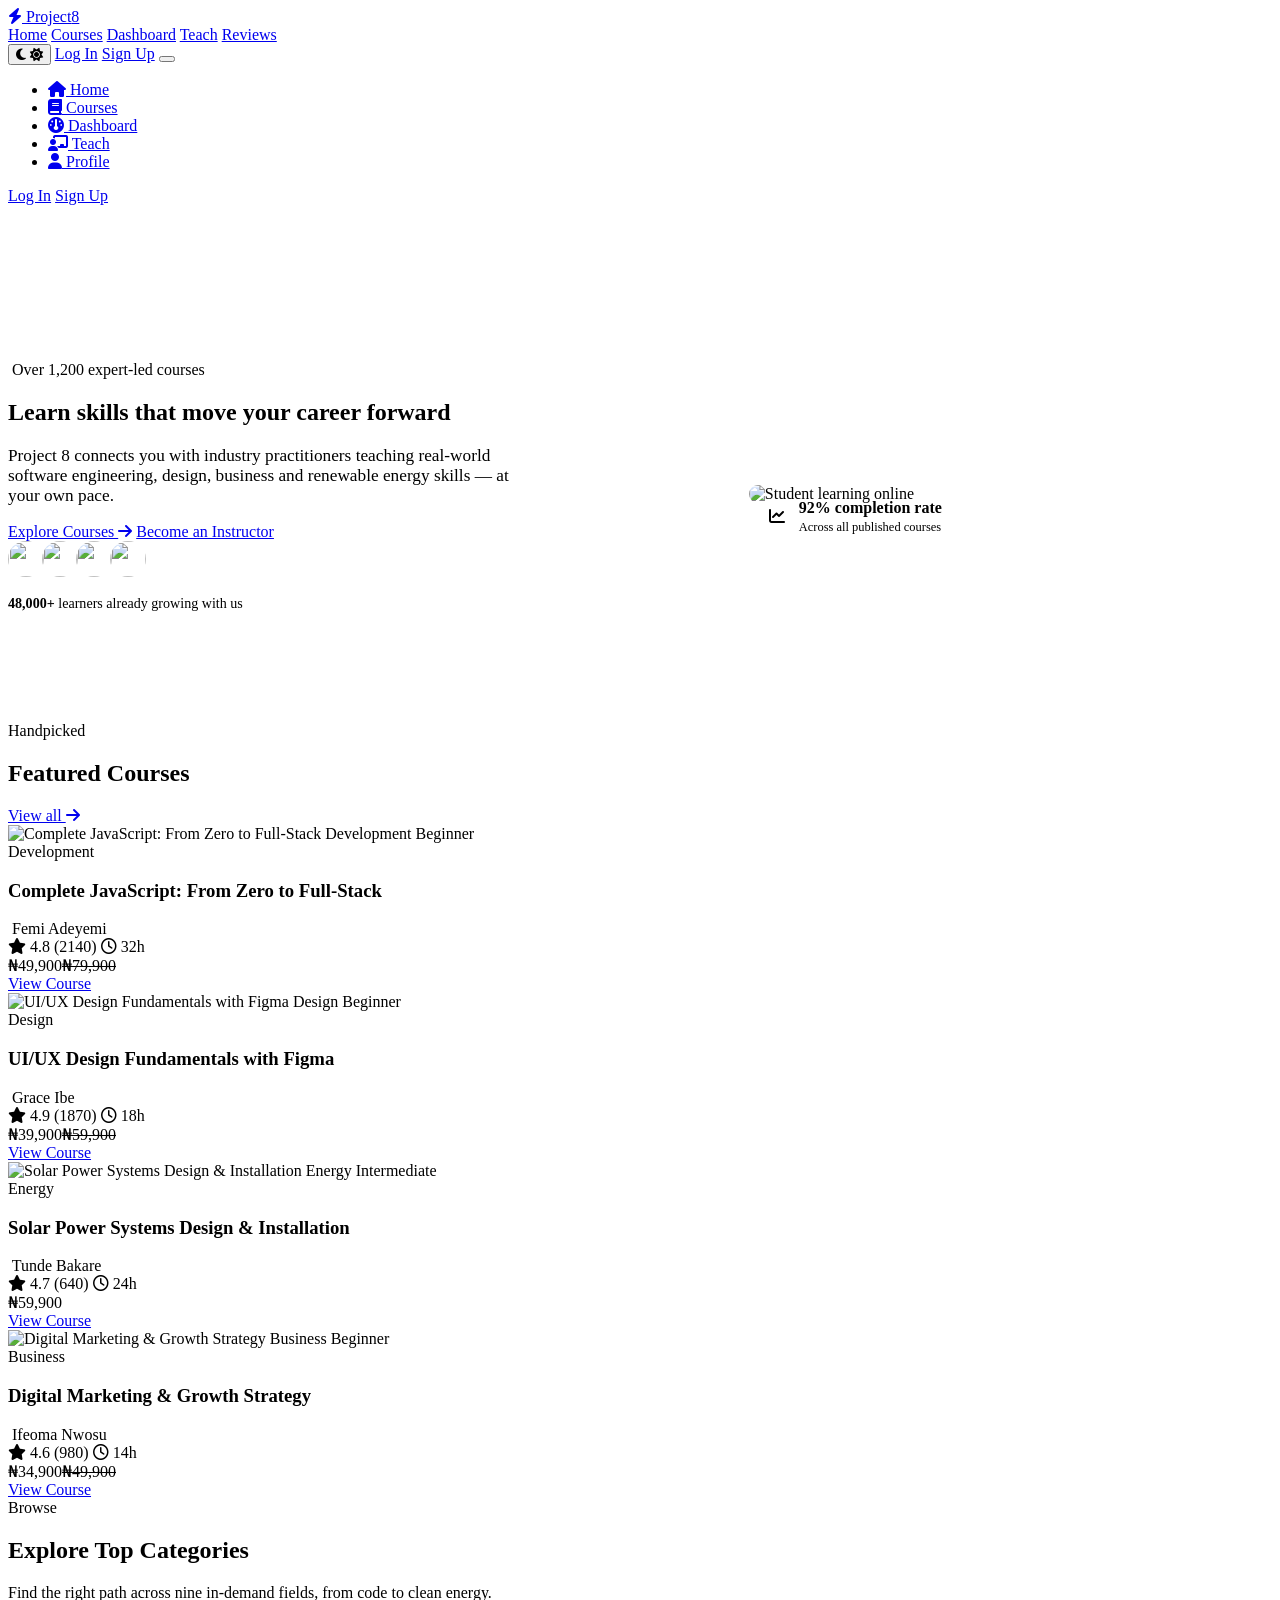
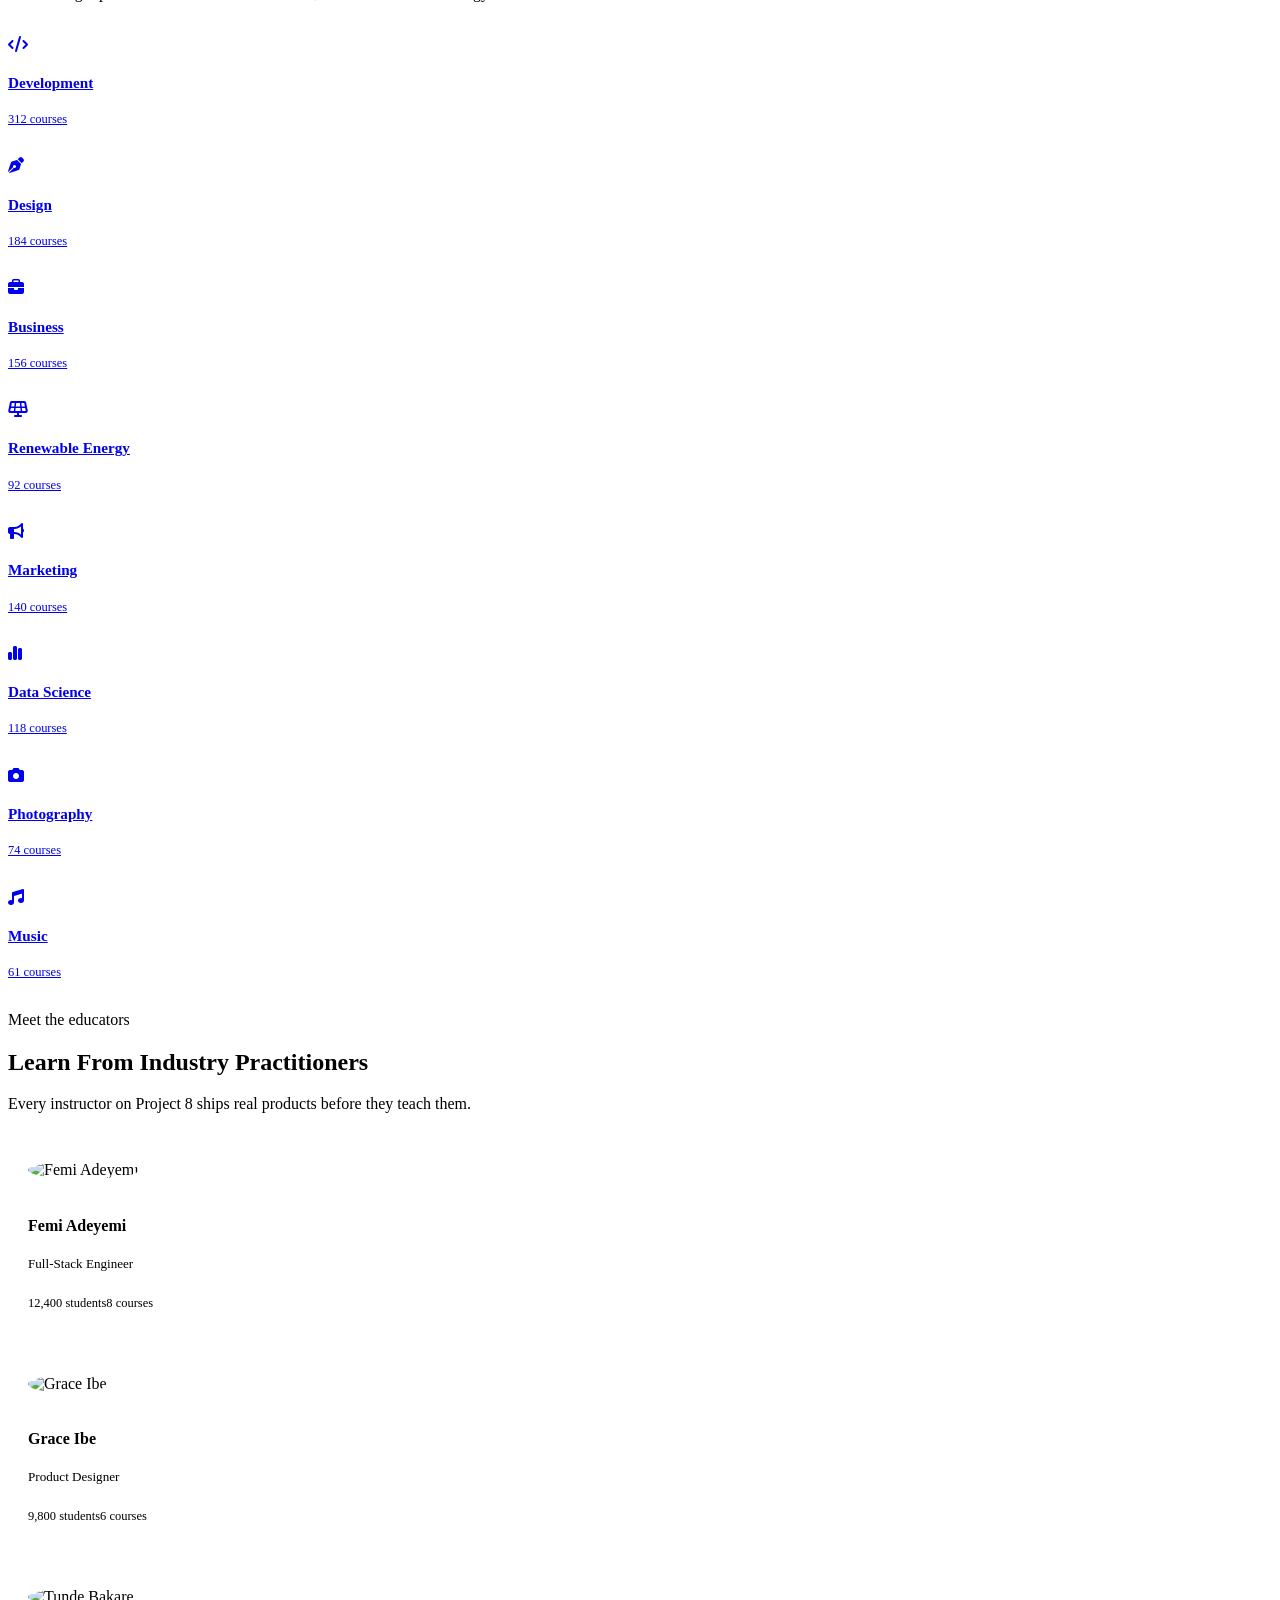
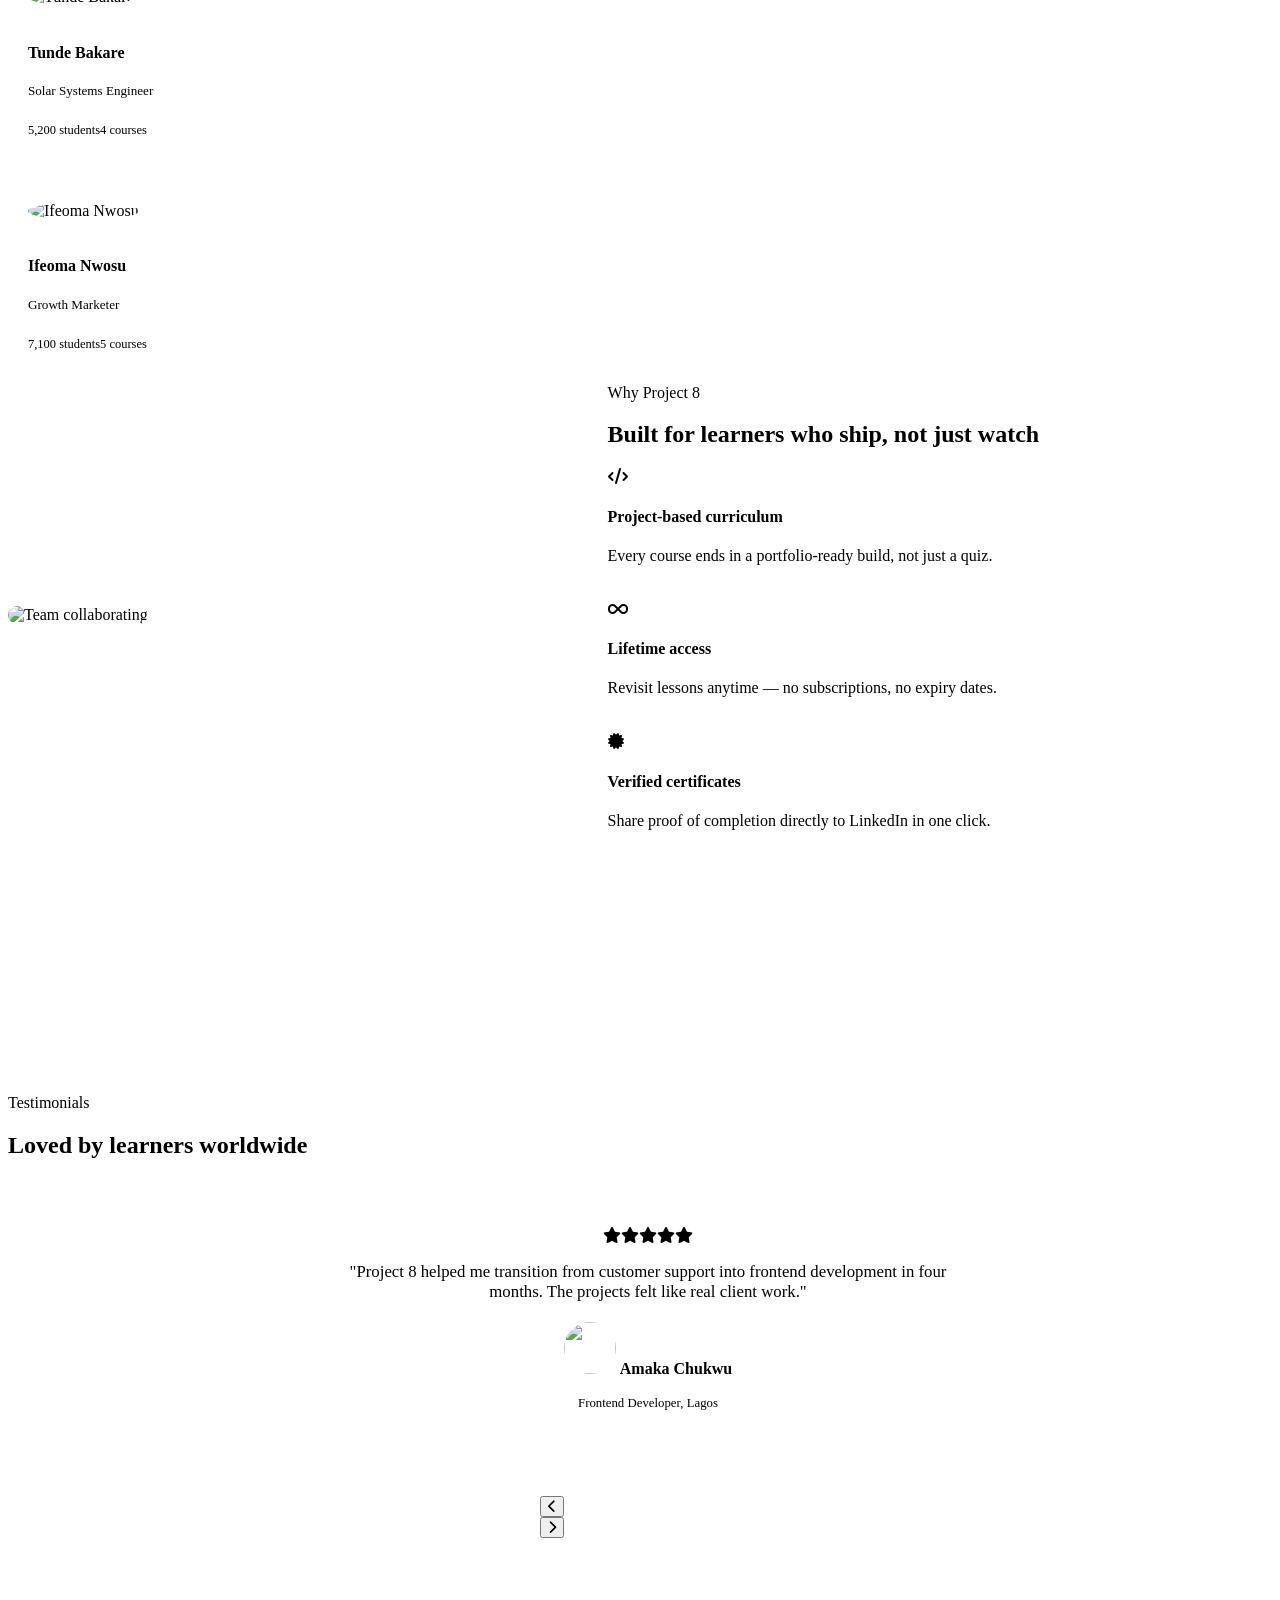
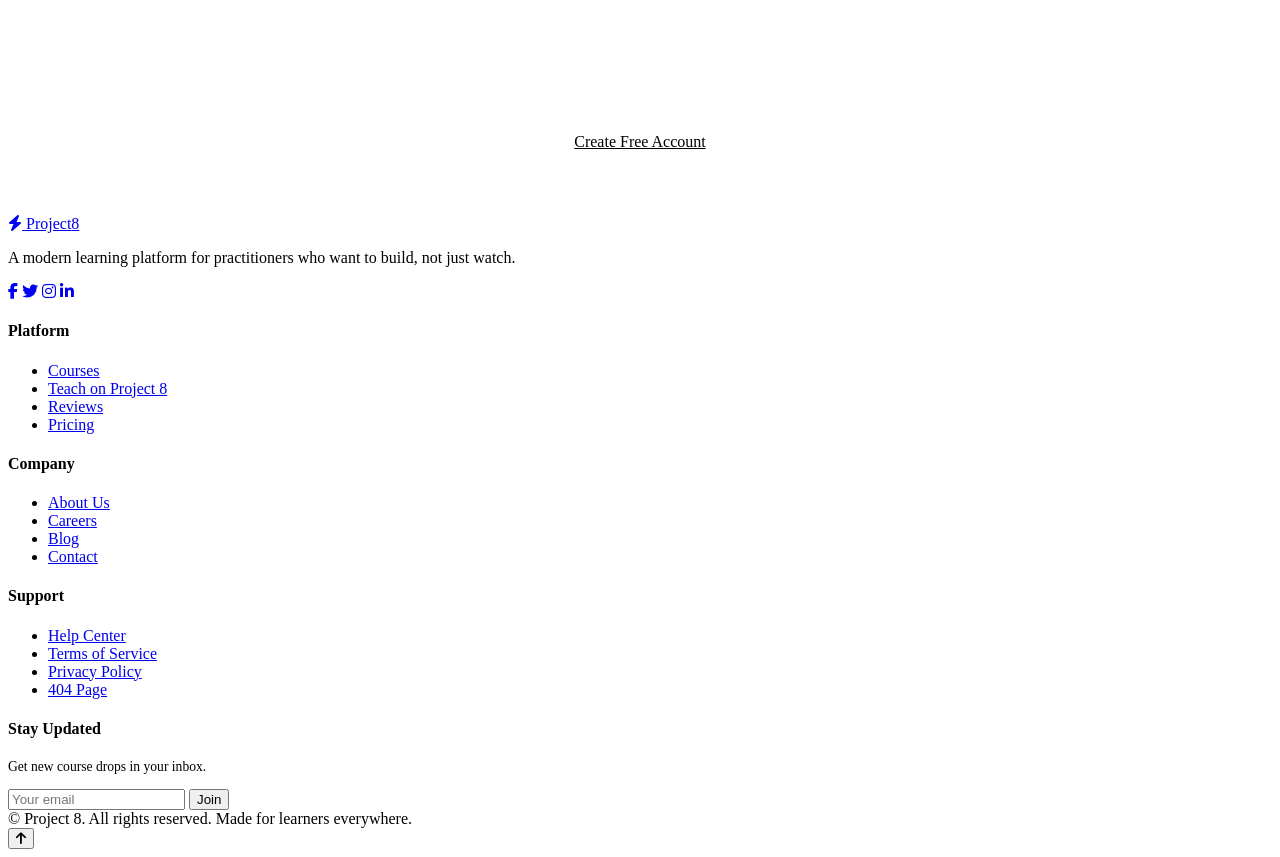
==== index.html @ e54d432e "Add files via upload" ====
<!DOCTYPE html>
<html lang="en">
<head>
<meta charset="UTF-8">
<meta name="viewport" content="width=device-width, initial-scale=1.0">
<title>Project 8 — Learn Without Limits</title>
<meta name="description" content="Project 8 is an online learning platform offering expert-led courses in tech, design, business and more.">
<link rel="preconnect" href="https://fonts.googleapis.com">
<link rel="stylesheet" href="https://cdnjs.cloudflare.com/ajax/libs/font-awesome/6.5.1/css/all.min.css">
<link rel="stylesheet" href="css/style.css">
<link rel="stylesheet" href="css/course.css">
<link rel="stylesheet" href="css/responsive.css">
</head>
<body>

<!-- ===== NAVBAR ===== -->
<header class="navbar">
  <div class="container nav-inner">
    <a href="index.html" class="brand">
      <span class="brand-mark"><i class="fa-solid fa-bolt"></i></span>
      <span class="brand-name">Project<span>8</span></span>
    </a>

    <nav class="nav-links">
      <a href="index.html" class="active">Home</a>
      <a href="courses.html">Courses</a>
      <a href="student-dashboard.html">Dashboard</a>
      <a href="instructor-dashboard.html">Teach</a>
      <a href="index.html#testimonials">Reviews</a>
    </nav>

    <div class="nav-actions">
      <button class="theme-toggle" aria-label="Toggle dark mode" aria-pressed="false">
        <i class="fa-solid fa-moon"></i>
        <i class="fa-solid fa-sun"></i>
      </button>
      <a href="login.html" class="btn btn-outline btn-sm">Log In</a>
      <a href="register.html" class="btn btn-primary btn-sm">Sign Up</a>
      <button class="hamburger" aria-label="Open menu"><span></span><span></span><span></span></button>
    </div>
  </div>

  <div class="mobile-menu">
    <ul>
      <li><a href="index.html" class="active"><i class="fa-solid fa-house"></i> Home</a></li>
      <li><a href="courses.html"><i class="fa-solid fa-book"></i> Courses</a></li>
      <li><a href="student-dashboard.html"><i class="fa-solid fa-gauge"></i> Dashboard</a></li>
      <li><a href="instructor-dashboard.html"><i class="fa-solid fa-chalkboard-user"></i> Teach</a></li>
      <li><a href="profile.html"><i class="fa-solid fa-user"></i> Profile</a></li>
    </ul>
    <div class="mobile-menu-actions">
      <a href="login.html" class="btn btn-outline btn-block">Log In</a>
      <a href="register.html" class="btn btn-primary btn-block">Sign Up</a>
    </div>
  </div>
</header>

<main>

  <!-- ===== HERO ===== -->
  <section style="padding-top:156px; padding-bottom:96px; position:relative; overflow:hidden;">
    <div class="container" style="display:grid; grid-template-columns:1.1fr 0.9fr; gap:48px; align-items:center;">
      <div>
        <span class="eyebrow"><i class="fa-solid fa-sparkles"></i> Over 1,200 expert-led courses</span>
        <h1>Learn skills that move <span class="gradient-text">your career</span> forward</h1>
        <p style="font-size:1.08rem; max-width:520px; margin-top:18px;">Project 8 connects you with industry practitioners teaching real-world software engineering, design, business and renewable energy skills — at your own pace.</p>

        <div class="flex gap-16 mt-32" style="flex-wrap:wrap;">
          <a href="courses.html" class="btn btn-primary">Explore Courses <i class="fa-solid fa-arrow-right"></i></a>
          <a href="register.html" class="btn btn-outline">Become an Instructor</a>
        </div>

        <div class="flex gap-16 mt-32" style="flex-wrap:wrap; align-items:center;">
          <div class="flex" style="margin-left:6px;">
            <img src="https://i.pravatar.cc/40?img=12" alt="" style="width:36px;height:36px;border-radius:50%;border:3px solid var(--bg-base);margin-left:-6px;">
            <img src="https://i.pravatar.cc/40?img=32" alt="" style="width:36px;height:36px;border-radius:50%;border:3px solid var(--bg-base);margin-left:-6px;">
            <img src="https://i.pravatar.cc/40?img=45" alt="" style="width:36px;height:36px;border-radius:50%;border:3px solid var(--bg-base);margin-left:-6px;">
            <img src="https://i.pravatar.cc/40?img=5" alt="" style="width:36px;height:36px;border-radius:50%;border:3px solid var(--bg-base);margin-left:-6px;">
          </div>
          <p style="font-size:0.88rem;"><strong style="color:var(--text-primary);">48,000+</strong> learners already growing with us</p>
        </div>
      </div>

      <div class="glass-card" style="padding:24px; position:relative;">
        <img src="https://images.unsplash.com/photo-1522202176988-66273c2fd55f?w=700&q=80" alt="Student learning online" style="border-radius:16px; width:100%; aspect-ratio:4/3; object-fit:cover;">
        <div class="card" style="position:absolute; bottom:-24px; left:24px; right:24px; padding:16px 20px; display:flex; align-items:center; gap:14px;">
          <div class="overview-icon icon-teal"><i class="fa-solid fa-chart-line"></i></div>
          <div>
            <strong style="display:block; font-size:1rem;">92% completion rate</strong>
            <span style="font-size:0.78rem; color:var(--text-secondary);">Across all published courses</span>
          </div>
        </div>
      </div>
    </div>
  </section>

  <!-- ===== FEATURED COURSES ===== -->
  <section>
    <div class="container">
      <div class="dash-section-head section-head" style="max-width:100%;">
        <div>
          <span class="eyebrow">Handpicked</span>
          <h2>Featured Courses</h2>
        </div>
        <a href="courses.html" class="see-all">View all <i class="fa-solid fa-arrow-right"></i></a>
      </div>

      <div class="grid-4" id="featuredCoursesGrid"></div>
    </div>
  </section>

  <!-- ===== CATEGORIES ===== -->
  <section style="background:var(--bg-surface-alt);">
    <div class="container">
      <div class="section-head center">
        <span class="eyebrow">Browse</span>
        <h2>Explore Top Categories</h2>
        <p>Find the right path across nine in-demand fields, from code to clean energy.</p>
      </div>

      <div class="grid-4" id="categoryGrid" style="grid-template-columns:repeat(4,1fr);"></div>
    </div>
  </section>

  <!-- ===== POPULAR INSTRUCTORS ===== -->
  <section>
    <div class="container">
      <div class="section-head center">
        <span class="eyebrow">Meet the educators</span>
        <h2>Learn From Industry Practitioners</h2>
        <p>Every instructor on Project 8 ships real products before they teach them.</p>
      </div>

      <div class="grid-4" id="instructorGrid"></div>
    </div>
  </section>

  <!-- ===== WHY CHOOSE US ===== -->
  <section style="background:var(--bg-surface-alt);">
    <div class="container" style="display:grid; grid-template-columns:0.9fr 1.1fr; gap:56px; align-items:center;">
      <div>
        <img src="https://images.unsplash.com/photo-1531482615713-2afd69097998?w=700&q=80" alt="Team collaborating" style="border-radius:24px; box-shadow:var(--shadow-lg); aspect-ratio:4/5; object-fit:cover;">
      </div>
      <div>
        <span class="eyebrow">Why Project 8</span>
        <h2 class="mb-24">Built for learners who ship, not just watch</h2>

        <div style="display:flex; flex-direction:column; gap:20px;">
          <div class="flex gap-16" style="align-items:flex-start;">
            <div class="overview-icon icon-pink" style="flex-shrink:0;"><i class="fa-solid fa-code"></i></div>
            <div><h4 class="mb-8">Project-based curriculum</h4><p>Every course ends in a portfolio-ready build, not just a quiz.</p></div>
          </div>
          <div class="flex gap-16" style="align-items:flex-start;">
            <div class="overview-icon icon-teal" style="flex-shrink:0;"><i class="fa-solid fa-infinity"></i></div>
            <div><h4 class="mb-8">Lifetime access</h4><p>Revisit lessons anytime — no subscriptions, no expiry dates.</p></div>
          </div>
          <div class="flex gap-16" style="align-items:flex-start;">
            <div class="overview-icon icon-amber" style="flex-shrink:0;"><i class="fa-solid fa-certificate"></i></div>
            <div><h4 class="mb-8">Verified certificates</h4><p>Share proof of completion directly to LinkedIn in one click.</p></div>
          </div>
        </div>
      </div>
    </div>
  </section>

  <!-- ===== STATISTICS ===== -->
  <section style="background:linear-gradient(135deg, var(--color-primary-dark), var(--color-primary)); color:#fff;">
    <div class="container grid-4" style="text-align:center;">
      <div><strong style="font-size:2.4rem; font-weight:700; display:block;">1,200+</strong><span style="opacity:0.85; font-size:0.9rem;">Courses available</span></div>
      <div><strong style="font-size:2.4rem; font-weight:700; display:block;">48K+</strong><span style="opacity:0.85; font-size:0.9rem;">Active learners</span></div>
      <div><strong style="font-size:2.4rem; font-weight:700; display:block;">320+</strong><span style="opacity:0.85; font-size:0.9rem;">Expert instructors</span></div>
      <div><strong style="font-size:2.4rem; font-weight:700; display:block;">92%</strong><span style="opacity:0.85; font-size:0.9rem;">Completion rate</span></div>
    </div>
  </section>

  <!-- ===== TESTIMONIALS ===== -->
  <section id="testimonials">
    <div class="container">
      <div class="section-head center">
        <span class="eyebrow">Testimonials</span>
        <h2>Loved by learners worldwide</h2>
      </div>

      <div data-carousel style="max-width:720px; margin:0 auto; overflow:hidden; position:relative;">
        <div class="carousel-track" style="display:flex; transition:transform 0.5s var(--ease);">

          <div style="min-width:100%; padding:8px;">
            <div class="glass-card" style="padding:40px; text-align:center;">
              <div style="color:var(--color-warning); margin-bottom:16px;"><i class="fa-solid fa-star"></i><i class="fa-solid fa-star"></i><i class="fa-solid fa-star"></i><i class="fa-solid fa-star"></i><i class="fa-solid fa-star"></i></div>
              <p style="font-size:1.05rem; color:var(--text-primary); margin-bottom:20px;">"Project 8 helped me transition from customer support into frontend development in four months. The projects felt like real client work."</p>
              <img src="https://i.pravatar.cc/60?img=32" alt="" style="width:52px;height:52px;border-radius:50%;margin:0 auto 10px;">
              <strong>Amaka Chukwu</strong>
              <p style="font-size:0.8rem;">Frontend Developer, Lagos</p>
            </div>
          </div>

          <div style="min-width:100%; padding:8px;">
            <div class="glass-card" style="padding:40px; text-align:center;">
              <div style="color:var(--color-warning); margin-bottom:16px;"><i class="fa-solid fa-star"></i><i class="fa-solid fa-star"></i><i class="fa-solid fa-star"></i><i class="fa-solid fa-star"></i><i class="fa-solid fa-star"></i></div>
              <p style="font-size:1.05rem; color:var(--text-primary); margin-bottom:20px;">"As an instructor, the course builder tools made it painless to structure my renewable energy curriculum into modules students actually finish."</p>
              <img src="https://i.pravatar.cc/60?img=13" alt="" style="width:52px;height:52px;border-radius:50%;margin:0 auto 10px;">
              <strong>Tunde Bakare</strong>
              <p style="font-size:0.8rem;">Solar Systems Engineer</p>
            </div>
          </div>

          <div style="min-width:100%; padding:8px;">
            <div class="glass-card" style="padding:40px; text-align:center;">
              <div style="color:var(--color-warning); margin-bottom:16px;"><i class="fa-solid fa-star"></i><i class="fa-solid fa-star"></i><i class="fa-solid fa-star"></i><i class="fa-solid fa-star"></i><i class="fa-solid fa-star-half-stroke"></i></div>
              <p style="font-size:1.05rem; color:var(--text-primary); margin-bottom:20px;">"The progress tracking kept me accountable. Seeing the completion ring fill up was oddly motivating during my UI/UX certificate."</p>
              <img src="https://i.pravatar.cc/60?img=48" alt="" style="width:52px;height:52px;border-radius:50%;margin:0 auto 10px;">
              <strong>Grace Ibe</strong>
              <p style="font-size:0.8rem;">Product Designer, Abuja</p>
            </div>
          </div>

        </div>

        <div class="flex items-center justify-between mt-24" style="max-width:200px; margin:24px auto 0;">
          <button class="carousel-prev icon-btn"><i class="fa-solid fa-chevron-left"></i></button>
          <div class="carousel-dots" style="display:flex; gap:8px;"></div>
          <button class="carousel-next icon-btn"><i class="fa-solid fa-chevron-right"></i></button>
        </div>
      </div>
    </div>
  </section>

  <!-- ===== CTA ===== -->
  <section>
    <div class="container">
      <div class="glass-card" style="padding:64px 48px; text-align:center; background:linear-gradient(135deg, var(--color-primary-dark), var(--color-primary)); border:none;">
        <h2 style="color:#fff;">Ready to start learning?</h2>
        <p style="color:rgba(255,255,255,0.85); max-width:480px; margin:14px auto 28px;">Join thousands of learners building real skills with Project 8 today. No credit card required.</p>
        <a href="register.html" class="btn" style="background:#fff; color:var(--color-primary-dark);">Create Free Account</a>
      </div>
    </div>
  </section>

</main>

<!-- ===== FOOTER ===== -->
<footer class="site-footer">
  <div class="container">
    <div class="footer-grid">
      <div class="footer-brand">
        <a href="index.html" class="brand">
          <span class="brand-mark"><i class="fa-solid fa-bolt"></i></span>
          <span class="brand-name">Project<span>8</span></span>
        </a>
        <p>A modern learning platform for practitioners who want to build, not just watch.</p>
        <div class="social-row">
          <a href="#"><i class="fa-brands fa-facebook-f"></i></a>
          <a href="#"><i class="fa-brands fa-twitter"></i></a>
          <a href="#"><i class="fa-brands fa-instagram"></i></a>
          <a href="#"><i class="fa-brands fa-linkedin-in"></i></a>
        </div>
      </div>
      <div class="footer-col">
        <h4>Platform</h4>
        <ul>
          <li><a href="courses.html">Courses</a></li>
          <li><a href="instructor-dashboard.html">Teach on Project 8</a></li>
          <li><a href="index.html#testimonials">Reviews</a></li>
          <li><a href="#">Pricing</a></li>
        </ul>
      </div>
      <div class="footer-col">
        <h4>Company</h4>
        <ul>
          <li><a href="#">About Us</a></li>
          <li><a href="#">Careers</a></li>
          <li><a href="#">Blog</a></li>
          <li><a href="#">Contact</a></li>
        </ul>
      </div>
      <div class="footer-col">
        <h4>Support</h4>
        <ul>
          <li><a href="#">Help Center</a></li>
          <li><a href="#">Terms of Service</a></li>
          <li><a href="#">Privacy Policy</a></li>
          <li><a href="404.html">404 Page</a></li>
        </ul>
      </div>
      <div class="footer-col">
        <h4>Stay Updated</h4>
        <p style="font-size:0.85rem;">Get new course drops in your inbox.</p>
        <form class="newsletter-form" onsubmit="event.preventDefault(); showToast('Subscribed successfully','fa-envelope-circle-check');">
          <input type="email" placeholder="Your email" required>
          <button type="submit" class="btn btn-primary btn-sm">Join</button>
        </form>
      </div>
    </div>
    <div class="footer-bottom">
      <span>© <span data-year></span> Project 8. All rights reserved.</span>
      <span>Made for learners everywhere.</span>
    </div>
  </div>
</footer>

<button class="back-to-top" aria-label="Back to top"><i class="fa-solid fa-arrow-up"></i></button>

<script src="js/theme.js"></script>
<script src="js/main.js"></script>
<script>
  // Dummy data rendered client-side
  const courses = [
    { title: "Complete JavaScript: From Zero to Full-Stack", cat: "Development", instructor: "Femi Adeyemi", avatar: "https://i.pravatar.cc/40?img=11", rating: 4.8, reviews: 2140, duration: "32h", level: "Beginner", price: 49900, oldPrice: 79900, img: "https://images.unsplash.com/photo-1517180102446-f3ece451e9d8?w=500&q=80" },
    { title: "UI/UX Design Fundamentals with Figma", cat: "Design", instructor: "Grace Ibe", avatar: "https://i.pravatar.cc/40?img=48", rating: 4.9, reviews: 1870, duration: "18h", level: "Beginner", price: 39900, oldPrice: 59900, img: "https://images.unsplash.com/photo-1561070791-2526d30994b5?w=500&q=80" },
    { title: "Solar Power Systems Design & Installation", cat: "Energy", instructor: "Tunde Bakare", avatar: "https://i.pravatar.cc/40?img=13", rating: 4.7, reviews: 640, duration: "24h", level: "Intermediate", price: 59900, oldPrice: null, img: "https://images.unsplash.com/photo-1509391366360-2e959784a276?w=500&q=80" },
    { title: "Digital Marketing & Growth Strategy", cat: "Business", instructor: "Ifeoma Nwosu", avatar: "https://i.pravatar.cc/40?img=25", rating: 4.6, reviews: 980, duration: "14h", level: "Beginner", price: 34900, oldPrice: 49900, img: "https://images.unsplash.com/photo-1460925895917-afdab827c52f?w=500&q=80" },
  ];

  const grid = document.getElementById('featuredCoursesGrid');
  if (grid) {
    grid.innerHTML = courses.map(c => `
      <div class="card course-card">
        <div class="course-thumb">
          <img src="${c.img}" alt="${c.title}">
          <span class="course-badge">${c.cat}</span>
          <span class="course-level">${c.level}</span>
        </div>
        <div class="course-body">
          <span class="course-cat">${c.cat}</span>
          <h3 class="course-title">${c.title}</h3>
          <div class="course-instructor"><img src="${c.avatar}" alt=""> ${c.instructor}</div>
          <div class="course-meta-row">
            <span class="course-rating"><i class="fa-solid fa-star"></i> ${c.rating} <span>(${c.reviews})</span></span>
            <span class="course-duration"><i class="fa-regular fa-clock"></i> ${c.duration}</span>
          </div>
          <div class="course-price-row">
            <span class="course-price">₦${c.price.toLocaleString()}${c.oldPrice ? `<del>₦${c.oldPrice.toLocaleString()}</del>` : ''}</span>
          </div>
          <a href="course-details.html" class="btn btn-primary btn-sm btn-block mt-8">View Course</a>
        </div>
      </div>
    `).join('');
  }

  const categories = [
    { name: "Development", icon: "fa-code", count: 312 },
    { name: "Design", icon: "fa-pen-nib", count: 184 },
    { name: "Business", icon: "fa-briefcase", count: 156 },
    { name: "Renewable Energy", icon: "fa-solar-panel", count: 92 },
    { name: "Marketing", icon: "fa-bullhorn", count: 140 },
    { name: "Data Science", icon: "fa-chart-simple", count: 118 },
    { name: "Photography", icon: "fa-camera", count: 74 },
    { name: "Music", icon: "fa-music", count: 61 },
  ];
  const catGrid = document.getElementById('categoryGrid');
  if (catGrid) {
    catGrid.innerHTML = categories.map(c => `
      <a href="courses.html" class="card text-center" style="padding:28px 16px;">
        <div class="overview-icon icon-pink" style="margin:0 auto 14px;"><i class="fa-solid ${c.icon}"></i></div>
        <h4 style="font-size:0.95rem;">${c.name}</h4>
        <p style="font-size:0.78rem; margin-top:4px;">${c.count} courses</p>
      </a>
    `).join('');
  }

  const instructors = [
    { name: "Femi Adeyemi", role: "Full-Stack Engineer", students: "12,400", courses: 8, avatar: "https://i.pravatar.cc/150?img=11" },
    { name: "Grace Ibe", role: "Product Designer", students: "9,800", courses: 6, avatar: "https://i.pravatar.cc/150?img=48" },
    { name: "Tunde Bakare", role: "Solar Systems Engineer", students: "5,200", courses: 4, avatar: "https://i.pravatar.cc/150?img=13" },
    { name: "Ifeoma Nwosu", role: "Growth Marketer", students: "7,100", courses: 5, avatar: "https://i.pravatar.cc/150?img=25" },
  ];
  const insGrid = document.getElementById('instructorGrid');
  if (insGrid) {
    insGrid.innerHTML = instructors.map(i => `
      <div class="card text-center" style="padding:32px 20px;">
        <img src="${i.avatar}" alt="${i.name}" style="width:88px;height:88px;border-radius:50%;object-fit:cover;margin:0 auto 16px;">
        <h4 style="font-size:1rem;">${i.name}</h4>
        <p style="font-size:0.82rem; margin-bottom:12px;">${i.role}</p>
        <div class="flex justify-between" style="font-size:0.78rem; color:var(--text-muted); padding-top:12px; border-top:1px solid var(--border-color);">
          <span>${i.students} students</span><span>${i.courses} courses</span>
        </div>
      </div>
    `).join('');
  }
</script>
</body>
</html>
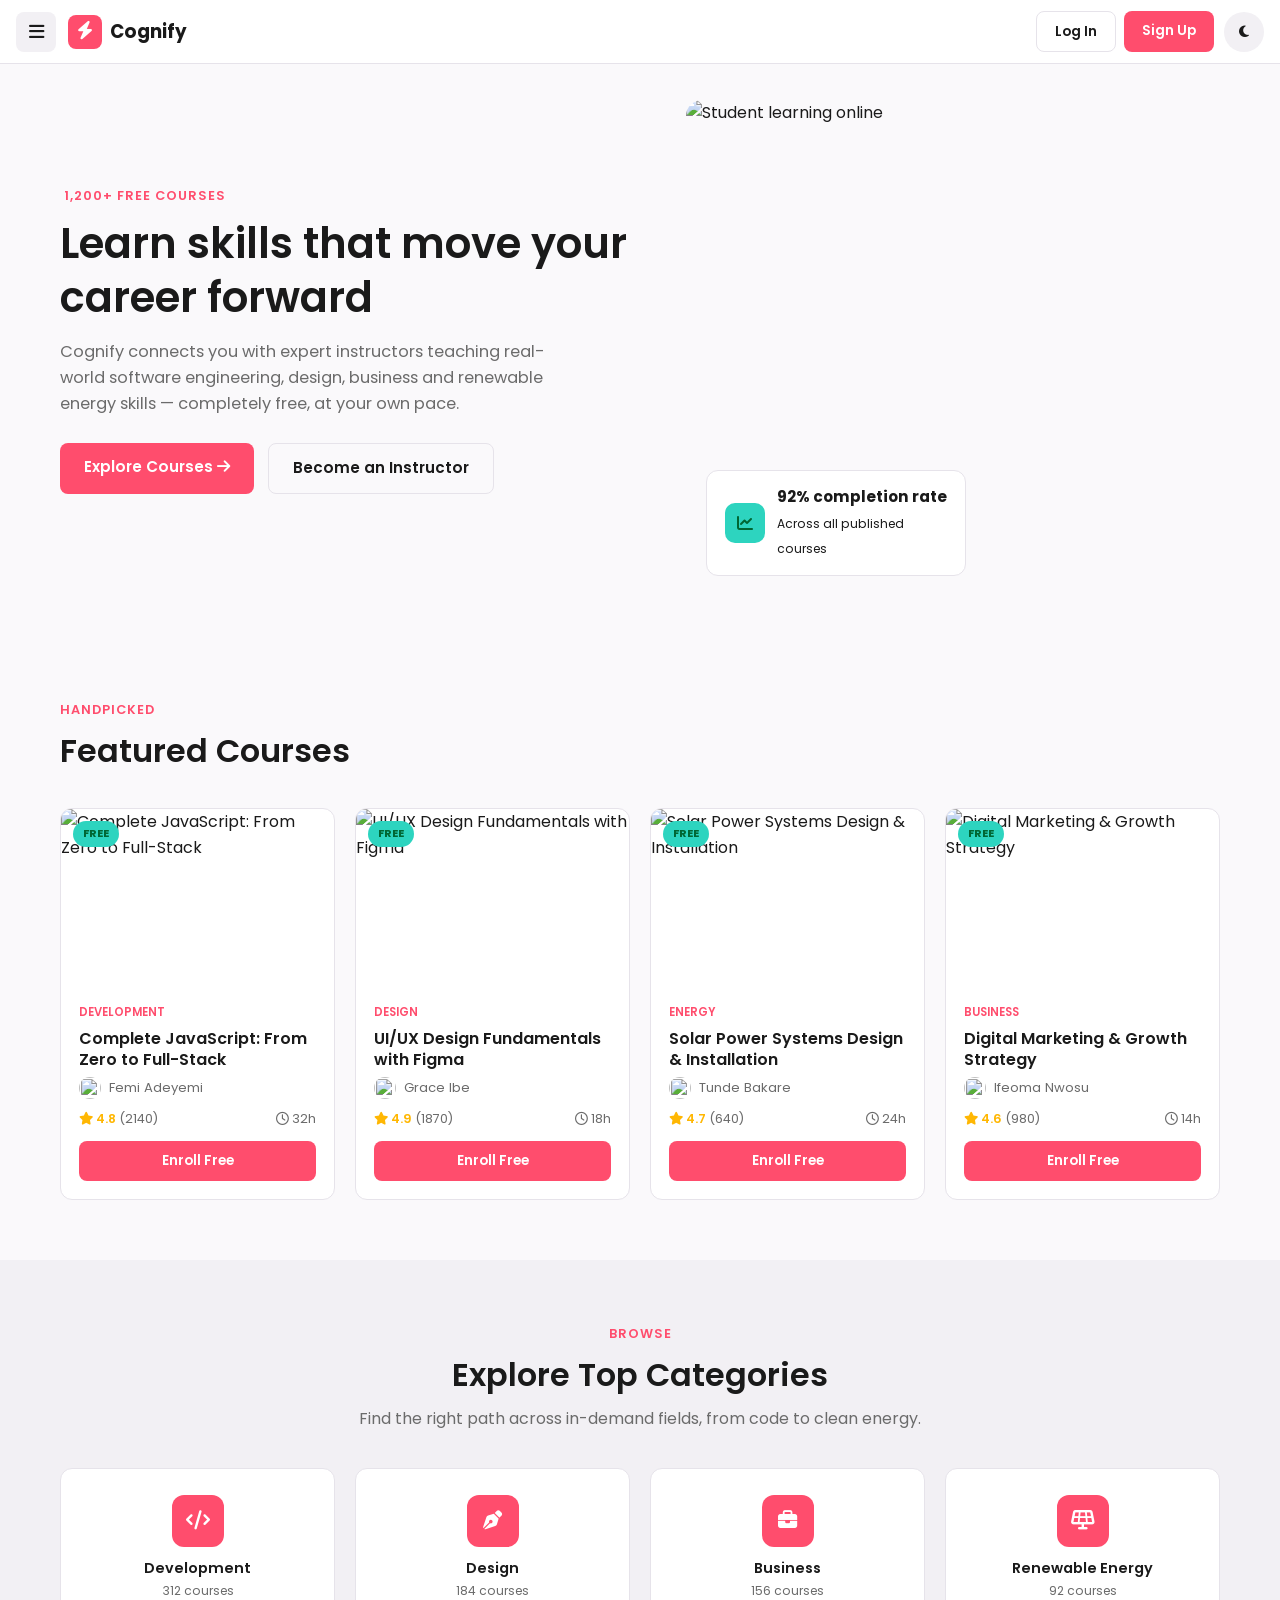
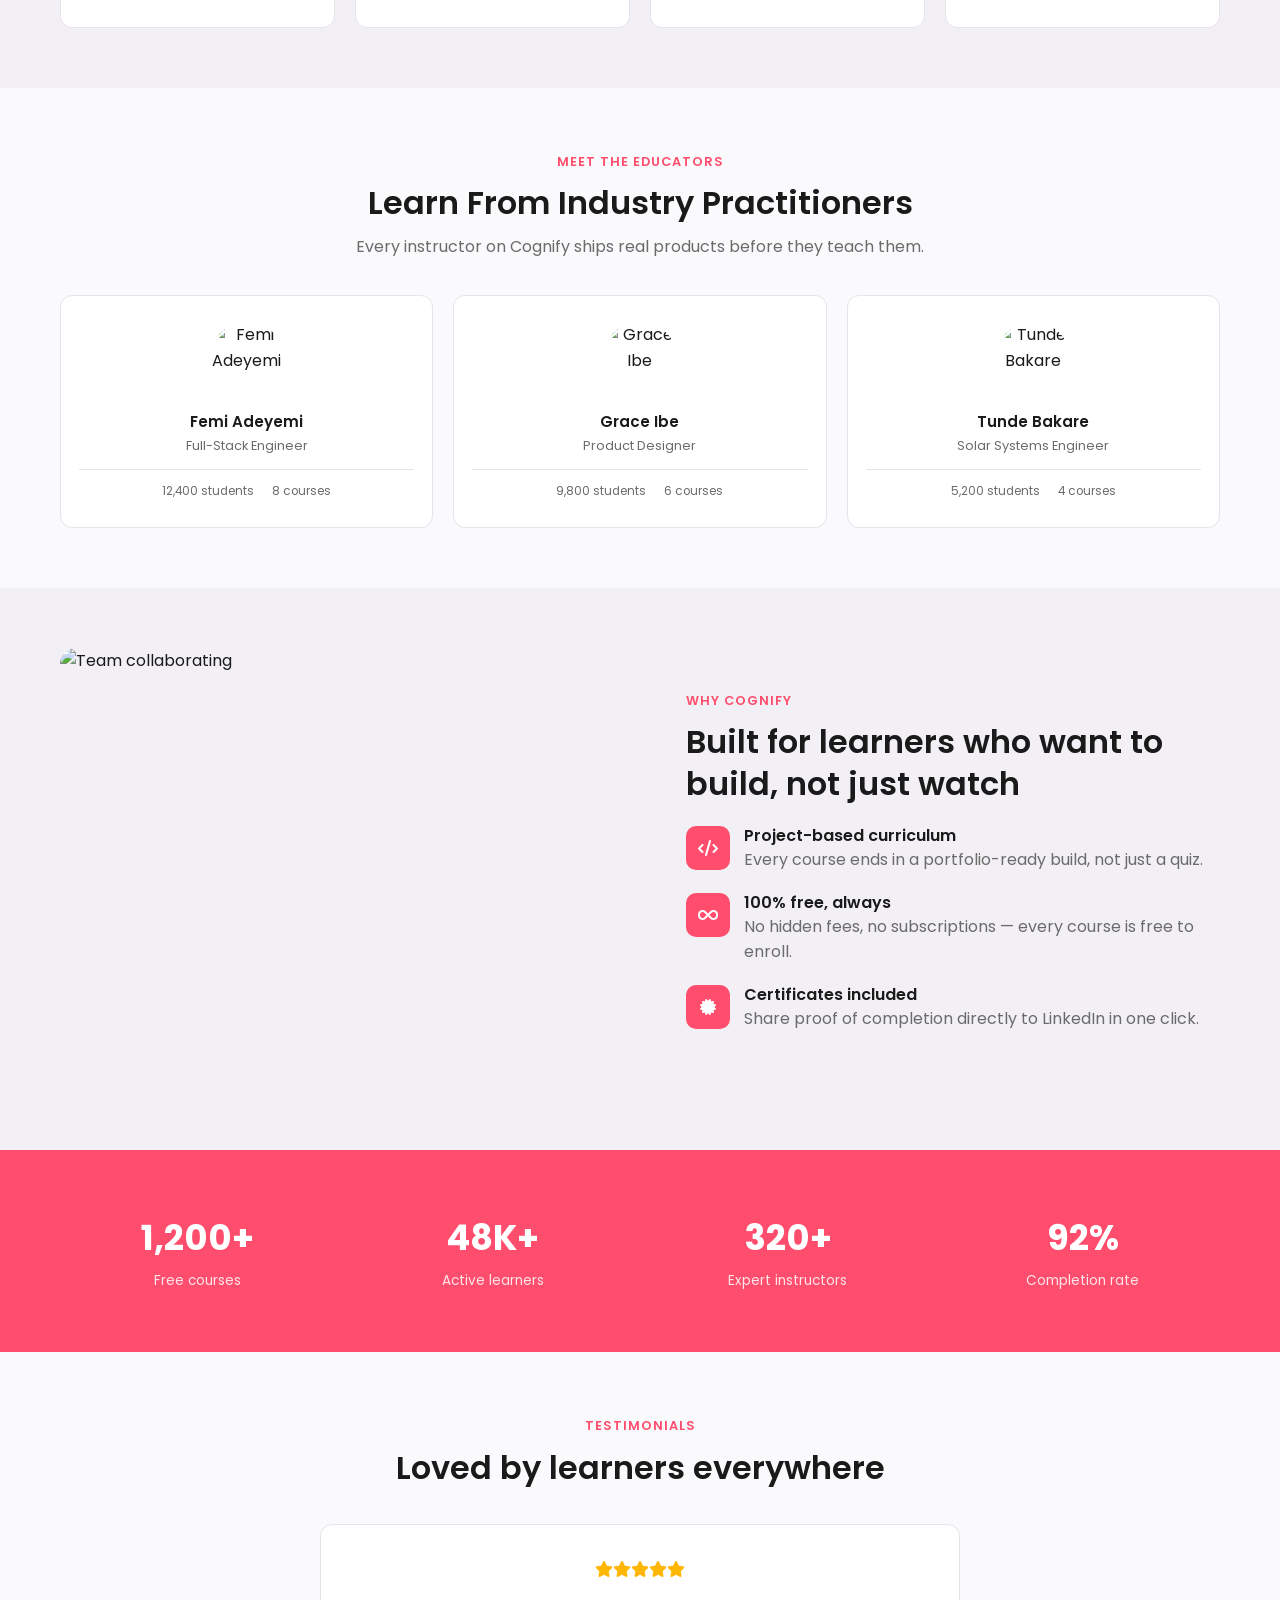
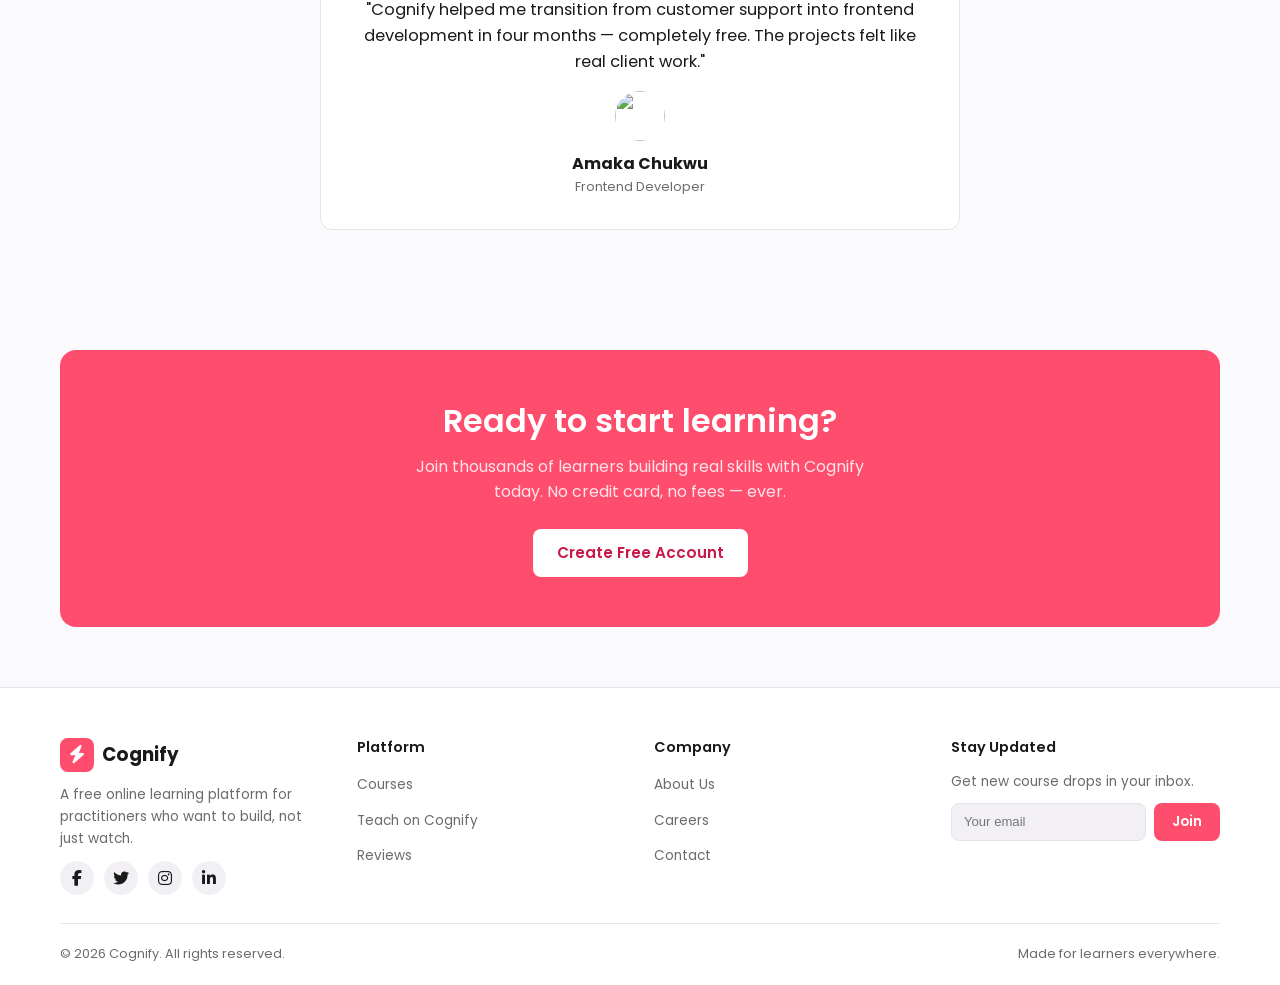
==== commit 4f349199: "Create index.html" ====
--- a/index.html
+++ b/index.html
@@ -3,251 +3,581 @@
 <head>
 <meta charset="UTF-8">
 <meta name="viewport" content="width=device-width, initial-scale=1.0">
-<title>Project 8 — Learn Without Limits</title>
-<meta name="description" content="Project 8 is an online learning platform offering expert-led courses in tech, design, business and more.">
-<link rel="preconnect" href="https://fonts.googleapis.com">
+<title>Cognify — Learn Without Limits</title>
 <link rel="stylesheet" href="https://cdnjs.cloudflare.com/ajax/libs/font-awesome/6.5.1/css/all.min.css">
-<link rel="stylesheet" href="css/style.css">
-<link rel="stylesheet" href="css/course.css">
-<link rel="stylesheet" href="css/responsive.css">
+<style>
+
+  @import url('https://fonts.googleapis.com/css2?family=Poppins:wght@400;500;600;700&display=swap');
+
+  :root {
+    --primary: #ff4d6d;
+    --primary-dark: #c9184a;
+    --success: #2dd4bf;
+    --warning: #ffb703;
+    --bg: #faf9fb;
+    --surface: #ffffff;
+    --surface-alt: #f2f0f4;
+    --text: #1a1a1a;
+    --text-light: #6b6b6b;
+    --border: #e6e3ea;
+  }
+
+  [data-theme="dark"] {
+    --bg: #121014;
+    --surface: #1c1a20;
+    --surface-alt: #26232b;
+    --text: #f2f0f4;
+    --text-light: #a9a4b0;
+    --border: #34303a;
+  }
+
+  * { margin: 0; padding: 0; box-sizing: border-box; }
+
+  body {
+    font-family: 'Poppins', sans-serif;
+    background: var(--bg);
+    color: var(--text);
+    line-height: 1.6;
+  }
+
+  a { text-decoration: none; color: inherit; }
+  ul { list-style: none; }
+  img { max-width: 100%; display: block; }
+  button { cursor: pointer; border: none; font-family: inherit; }
+
+  .container {
+    width: 100%;
+    max-width: 1200px;
+    margin: 0 auto;
+    padding: 0 20px;
+  }
+
+  h1, h2, h3, h4 { font-weight: 600; line-height: 1.3; }
+  h1 { font-size: clamp(1.9rem, 5vw, 2.6rem); }
+  h2 { font-size: clamp(1.5rem, 4vw, 2rem); }
+  h3 { font-size: 1.2rem; }
+  p { color: var(--text-light); }
+
+  section { padding: 60px 0; }
+
+  .eyebrow {
+    display: inline-block;
+    color: var(--primary);
+    font-weight: 600;
+    font-size: 0.8rem;
+    text-transform: uppercase;
+    letter-spacing: 1px;
+    margin-bottom: 10px;
+  }
+
+  .section-title { margin-bottom: 36px; }
+  .section-title.center { text-align: center; max-width: 600px; margin-left: auto; margin-right: auto; }
+  .section-title p { margin-top: 10px; }
+
+  .btn {
+    display: inline-block;
+    padding: 12px 24px;
+    border-radius: 8px;
+    font-weight: 600;
+    font-size: 0.95rem;
+    transition: 0.2s;
+    text-align: center;
+  }
+  .btn-primary { background: var(--primary); color: #fff; }
+  .btn-primary:hover { background: var(--primary-dark); }
+  .btn-outline { background: transparent; border: 1.5px solid var(--border); color: var(--text); }
+  .btn-outline:hover { border-color: var(--primary); color: var(--primary); }
+  .btn-block { display: block; width: 100%; }
+  .btn-sm { padding: 9px 18px; font-size: 0.85rem; }
+
+  .topbar {
+    position: fixed;
+    top: 0; left: 0; right: 0;
+    height: 64px;
+    background: var(--surface);
+    border-bottom: 1px solid var(--border);
+    display: flex;
+    align-items: center;
+    justify-content: space-between;
+    padding: 0 16px;
+    z-index: 1000;
+  }
+
+  .topbar-left { display: flex; align-items: center; gap: 12px; }
+
+  .menu-btn {
+    width: 40px; height: 40px;
+    border-radius: 8px;
+    background: var(--surface-alt);
+    display: flex; align-items: center; justify-content: center;
+    font-size: 1.1rem;
+    color: var(--text);
+    flex-shrink: 0;
+  }
+
+  .brand {
+    display: flex;
+    align-items: center;
+    gap: 8px;
+    font-weight: 700;
+    font-size: 1.15rem;
+    white-space: nowrap;
+  }
+
+  .brand-mark {
+    width: 34px; height: 34px;
+    border-radius: 8px;
+    background: var(--primary);
+    color: #fff;
+    display: flex; align-items: center; justify-content: center;
+    flex-shrink: 0;
+  }
+
+  .topbar-right { display: flex; align-items: center; gap: 10px; }
+
+  .theme-toggle {
+    width: 40px; height: 40px;
+    border-radius: 50%;
+    background: var(--surface-alt);
+    display: flex; align-items: center; justify-content: center;
+    color: var(--text);
+    flex-shrink: 0;
+  }
+  .theme-toggle .fa-sun { display: none; }
+  [data-theme="dark"] .theme-toggle .fa-sun { display: block; }
+  [data-theme="dark"] .theme-toggle .fa-moon { display: none; }
+
+  .topbar-auth { display: flex; gap: 8px; }
+
+  .overlay {
+    position: fixed; inset: 0;
+    background: rgba(0,0,0,0.5);
+    z-index: 1500;
+    display: none;
+  }
+  .overlay.show { display: block; }
+
+  .drawer {
+    position: fixed;
+    top: 0; left: 0; bottom: 0;
+    width: 280px;
+    max-width: 82vw;
+    background: var(--surface);
+    z-index: 2000;
+    transform: translateX(-100%);
+    transition: transform 0.25s ease;
+    overflow-y: auto;
+    display: flex;
+    flex-direction: column;
+  }
+  .drawer.open { transform: translateX(0); }
+
+  .drawer-head {
+    display: flex;
+    align-items: center;
+    justify-content: space-between;
+    padding: 18px 20px;
+    border-bottom: 1px solid var(--border);
+  }
+
+  .drawer-close {
+    width: 36px; height: 36px;
+    border-radius: 8px;
+    background: var(--surface-alt);
+    display: flex; align-items: center; justify-content: center;
+  }
+
+  .drawer-links {
+    padding: 12px 12px;
+    flex: 1;
+  }
+
+  .drawer-links a {
+    display: flex;
+    align-items: center;
+    gap: 12px;
+    padding: 13px 12px;
+    border-radius: 8px;
+    font-size: 0.95rem;
+    font-weight: 500;
+    color: var(--text-light);
+  }
+  .drawer-links a i { width: 20px; text-align: center; }
+  .drawer-links a:hover, .drawer-links a.active { background: var(--surface-alt); color: var(--primary); }
+
+  .drawer-foot {
+    padding: 18px 20px;
+    border-top: 1px solid var(--border);
+    display: flex;
+    flex-direction: column;
+    gap: 10px;
+  }
+
+  .hero {
+    padding: 100px 0 60px;
+  }
+  .hero-grid {
+    display: grid;
+    grid-template-columns: 1fr;
+    gap: 36px;
+    align-items: center;
+  }
+  .hero-text p { font-size: 1.02rem; max-width: 520px; margin-top: 14px; }
+  .hero-actions { display: flex; gap: 14px; flex-wrap: wrap; margin-top: 26px; }
+  .hero-img { border-radius: 16px; overflow: hidden; }
+  .hero-img img { width: 100%; aspect-ratio: 4/3; object-fit: cover; }
+
+  .hero-stat {
+    display: flex; align-items: center; gap: 12px;
+    background: var(--surface); border: 1px solid var(--border);
+    border-radius: 12px; padding: 14px 18px; margin-top: -30px; margin-left: 20px;
+    max-width: 260px;
+    position: relative;
+  }
+  .hero-stat-icon {
+    width: 40px; height: 40px; border-radius: 10px;
+    background: var(--success); color: #063;
+    display: flex; align-items: center; justify-content: center;
+    flex-shrink: 0;
+  }
+  .hero-stat strong { display: block; font-size: 0.95rem; }
+  .hero-stat span { font-size: 0.76rem; }
+
+  .grid {
+    display: grid;
+    grid-template-columns: repeat(auto-fit, minmax(230px, 1fr));
+    gap: 20px;
+  }
+
+  .card {
+    background: var(--surface);
+    border: 1px solid var(--border);
+    border-radius: 12px;
+    transition: 0.2s;
+  }
+  .card:hover { box-shadow: 0 8px 24px rgba(0,0,0,0.08); }
+
+  .course-card { overflow: hidden; }
+  .course-thumb { position: relative; aspect-ratio: 16/10; overflow: hidden; }
+  .course-thumb img { width: 100%; height: 100%; object-fit: cover; }
+  .course-free-tag {
+    position: absolute; top: 12px; left: 12px;
+    background: var(--success); color: #063;
+    font-size: 0.7rem; font-weight: 700;
+    padding: 4px 10px; border-radius: 20px;
+  }
+  .course-body { padding: 18px; }
+  .course-cat { font-size: 0.72rem; font-weight: 600; color: var(--primary); text-transform: uppercase; }
+  .course-title { font-size: 1rem; margin: 6px 0; }
+  .course-instructor { display: flex; align-items: center; gap: 8px; font-size: 0.82rem; color: var(--text-light); margin-bottom: 10px; }
+  .course-instructor img { width: 22px; height: 22px; border-radius: 50%; object-fit: cover; }
+  .course-meta { display: flex; justify-content: space-between; font-size: 0.8rem; color: var(--text-light); margin-bottom: 12px; flex-wrap: wrap; gap: 6px; }
+  .course-meta .rating { color: var(--warning); font-weight: 600; }
+  .course-meta .rating span { color: var(--text-light); font-weight: 400; }
+
+  .category-card { text-align: center; padding: 26px 14px; }
+  .category-icon {
+    width: 52px; height: 52px; border-radius: 12px;
+    background: var(--primary); color: #fff;
+    display: flex; align-items: center; justify-content: center;
+    margin: 0 auto 12px; font-size: 1.2rem;
+  }
+  .category-card h4 { font-size: 0.9rem; }
+  .category-card p { font-size: 0.76rem; margin-top: 4px; }
+
+  .instructor-card { text-align: center; padding: 26px 18px; }
+  .instructor-card img { width: 76px; height: 76px; border-radius: 50%; object-fit: cover; margin: 0 auto 14px; }
+  .instructor-card h4 { font-size: 0.95rem; }
+  .instructor-card p { font-size: 0.8rem; margin: 4px 0 12px; }
+  .instructor-stats { display: flex; justify-content: center; gap: 18px; font-size: 0.74rem; color: var(--text-light); padding-top: 12px; border-top: 1px solid var(--border); }
+
+  .why-block { display: flex; gap: 14px; align-items: flex-start; margin-bottom: 20px; }
+  .why-icon {
+    width: 44px; height: 44px; border-radius: 10px; flex-shrink: 0;
+    background: var(--primary); color: #fff;
+    display: flex; align-items: center; justify-content: center;
+  }
+
+  .stats-band { background: var(--primary); color: #fff; text-align: center; }
+  .stats-band .grid { grid-template-columns: repeat(auto-fit, minmax(140px, 1fr)); }
+  .stats-band strong { font-size: clamp(1.6rem, 4vw, 2.2rem); font-weight: 700; display: block; }
+  .stats-band span { opacity: 0.85; font-size: 0.85rem; }
+
+  .testimonial-card { padding: 32px; text-align: center; max-width: 640px; margin: 0 auto; }
+  .testimonial-card img { width: 50px; height: 50px; border-radius: 50%; margin: 0 auto 10px; }
+  .testimonial-stars { color: var(--warning); margin-bottom: 14px; }
+
+  .cta-box {
+    background: var(--primary);
+    color: #fff;
+    text-align: center;
+    padding: 50px 26px;
+    border-radius: 16px;
+  }
+  .cta-box h2 { color: #fff; }
+  .cta-box p { color: rgba(255,255,255,0.85); max-width: 460px; margin: 12px auto 24px; }
+  .cta-box .btn { background: #fff; color: var(--primary-dark); }
+
+  .footer {
+    background: var(--surface);
+    border-top: 1px solid var(--border);
+    padding: 50px 0 20px;
+  }
+  .footer-grid {
+    display: grid;
+    grid-template-columns: repeat(auto-fit, minmax(160px, 1fr));
+    gap: 28px;
+    padding-bottom: 28px;
+  }
+  .footer-col h4 { font-size: 0.9rem; margin-bottom: 14px; }
+  .footer-col ul li { margin-bottom: 10px; }
+  .footer-col ul li a { font-size: 0.85rem; color: var(--text-light); }
+  .footer-col ul li a:hover { color: var(--primary); }
+  .footer-brand p { margin: 12px 0; font-size: 0.85rem; max-width: 280px; }
+  .social-row { display: flex; gap: 10px; margin-top: 4px; }
+  .social-row a {
+    width: 34px; height: 34px; border-radius: 50%;
+    background: var(--surface-alt);
+    display: flex; align-items: center; justify-content: center;
+  }
+  .social-row a:hover { background: var(--primary); color: #fff; }
+  .footer-bottom {
+    border-top: 1px solid var(--border);
+    padding-top: 20px;
+    display: flex;
+    justify-content: space-between;
+    flex-wrap: wrap;
+    gap: 10px;
+    font-size: 0.8rem;
+    color: var(--text-light);
+  }
+  .newsletter-form { display: flex; gap: 8px; margin-top: 10px; }
+  .newsletter-form input {
+    flex: 1; min-width: 0;
+    padding: 10px 12px;
+    border: 1.5px solid var(--border);
+    border-radius: 8px;
+    background: var(--surface-alt);
+    color: var(--text);
+    font-size: 0.82rem;
+  }
+
+  .toast {
+    position: fixed; bottom: 20px; left: 50%; transform: translateX(-50%);
+    background: var(--surface); border: 1px solid var(--border);
+    padding: 12px 22px; border-radius: 30px;
+    font-size: 0.85rem; display: none; align-items: center; gap: 8px;
+    box-shadow: 0 8px 20px rgba(0,0,0,0.15);
+    z-index: 3000;
+    max-width: 90vw;
+  }
+  .toast.show { display: flex; }
+  .toast i { color: var(--success); }
+
+  @media (min-width: 640px) {
+    .topbar-auth { display: flex; }
+  }
+  @media (max-width: 639px) {
+    .topbar-auth { display: none; }
+  }
+
+  @media (min-width: 860px) {
+    .hero-grid { grid-template-columns: 1.05fr 0.95fr; }
+  }
+
+  @media (max-width: 500px) {
+    .topbar { padding: 0 12px; }
+    .brand span.name { display: none; }
+    section { padding: 44px 0; }
+    .hero { padding: 90px 0 40px; }
+    .hero-stat { margin-left: 0; }
+    .cta-box { padding: 36px 18px; }
+  }
+
+</style>
 </head>
 <body>
 
-<!-- ===== NAVBAR ===== -->
-<header class="navbar">
-  <div class="container nav-inner">
+<header class="topbar">
+  <div class="topbar-left">
+    <button class="menu-btn" id="menuBtn" aria-label="Open menu"><i class="fa-solid fa-bars"></i></button>
     <a href="index.html" class="brand">
       <span class="brand-mark"><i class="fa-solid fa-bolt"></i></span>
-      <span class="brand-name">Project<span>8</span></span>
+      <span class="name">Cognify</span>
     </a>
-
-    <nav class="nav-links">
-      <a href="index.html" class="active">Home</a>
-      <a href="courses.html">Courses</a>
-      <a href="student-dashboard.html">Dashboard</a>
-      <a href="instructor-dashboard.html">Teach</a>
-      <a href="index.html#testimonials">Reviews</a>
-    </nav>
-
-    <div class="nav-actions">
-      <button class="theme-toggle" aria-label="Toggle dark mode" aria-pressed="false">
-        <i class="fa-solid fa-moon"></i>
-        <i class="fa-solid fa-sun"></i>
-      </button>
+  </div>
+
+  <div class="topbar-right">
+    <div class="topbar-auth">
       <a href="login.html" class="btn btn-outline btn-sm">Log In</a>
       <a href="register.html" class="btn btn-primary btn-sm">Sign Up</a>
-      <button class="hamburger" aria-label="Open menu"><span></span><span></span><span></span></button>
-    </div>
-  </div>
-
-  <div class="mobile-menu">
-    <ul>
-      <li><a href="index.html" class="active"><i class="fa-solid fa-house"></i> Home</a></li>
-      <li><a href="courses.html"><i class="fa-solid fa-book"></i> Courses</a></li>
-      <li><a href="student-dashboard.html"><i class="fa-solid fa-gauge"></i> Dashboard</a></li>
-      <li><a href="instructor-dashboard.html"><i class="fa-solid fa-chalkboard-user"></i> Teach</a></li>
-      <li><a href="profile.html"><i class="fa-solid fa-user"></i> Profile</a></li>
-    </ul>
-    <div class="mobile-menu-actions">
-      <a href="login.html" class="btn btn-outline btn-block">Log In</a>
-      <a href="register.html" class="btn btn-primary btn-block">Sign Up</a>
-    </div>
+    </div>
+    <button class="theme-toggle" id="themeBtn" aria-label="Toggle dark mode">
+      <i class="fa-solid fa-moon"></i>
+      <i class="fa-solid fa-sun"></i>
+    </button>
   </div>
 </header>
 
+<div class="overlay" id="overlay"></div>
+
+<nav class="drawer" id="drawer">
+  <div class="drawer-head">
+    <a href="index.html" class="brand">
+      <span class="brand-mark"><i class="fa-solid fa-bolt"></i></span>
+      <span>Cognify</span>
+    </a>
+    <button class="drawer-close" id="drawerClose" aria-label="Close menu"><i class="fa-solid fa-xmark"></i></button>
+  </div>
+
+  <ul class="drawer-links">
+    <li><a href="index.html" class="active"><i class="fa-solid fa-house"></i> Home</a></li>
+    <li><a href="courses.html"><i class="fa-solid fa-book"></i> Courses</a></li>
+    <li><a href="student-dashboard.html"><i class="fa-solid fa-gauge"></i> Student Dashboard</a></li>
+    <li><a href="instructor-dashboard.html"><i class="fa-solid fa-chalkboard-user"></i> Instructor Dashboard</a></li>
+    <li><a href="assignments.html"><i class="fa-solid fa-file-pen"></i> Assignments</a></li>
+    <li><a href="progress.html"><i class="fa-solid fa-chart-pie"></i> Progress</a></li>
+    <li><a href="profile.html"><i class="fa-solid fa-user"></i> Profile</a></li>
+  </ul>
+
+  <div class="drawer-foot">
+    <a href="login.html" class="btn btn-outline btn-block">Log In</a>
+    <a href="register.html" class="btn btn-primary btn-block">Sign Up</a>
+  </div>
+</nav>
+
 <main>
 
-  <!-- ===== HERO ===== -->
-  <section style="padding-top:156px; padding-bottom:96px; position:relative; overflow:hidden;">
-    <div class="container" style="display:grid; grid-template-columns:1.1fr 0.9fr; gap:48px; align-items:center;">
-      <div>
-        <span class="eyebrow"><i class="fa-solid fa-sparkles"></i> Over 1,200 expert-led courses</span>
-        <h1>Learn skills that move <span class="gradient-text">your career</span> forward</h1>
-        <p style="font-size:1.08rem; max-width:520px; margin-top:18px;">Project 8 connects you with industry practitioners teaching real-world software engineering, design, business and renewable energy skills — at your own pace.</p>
-
-        <div class="flex gap-16 mt-32" style="flex-wrap:wrap;">
+  <section class="hero">
+    <div class="container hero-grid">
+      <div class="hero-text">
+        <span class="eyebrow"><i class="fa-solid fa-sparkles"></i> 1,200+ free courses</span>
+        <h1>Learn skills that move your career forward</h1>
+        <p>Cognify connects you with expert instructors teaching real-world software engineering, design, business and renewable energy skills — completely free, at your own pace.</p>
+        <div class="hero-actions">
           <a href="courses.html" class="btn btn-primary">Explore Courses <i class="fa-solid fa-arrow-right"></i></a>
           <a href="register.html" class="btn btn-outline">Become an Instructor</a>
         </div>
-
-        <div class="flex gap-16 mt-32" style="flex-wrap:wrap; align-items:center;">
-          <div class="flex" style="margin-left:6px;">
-            <img src="https://i.pravatar.cc/40?img=12" alt="" style="width:36px;height:36px;border-radius:50%;border:3px solid var(--bg-base);margin-left:-6px;">
-            <img src="https://i.pravatar.cc/40?img=32" alt="" style="width:36px;height:36px;border-radius:50%;border:3px solid var(--bg-base);margin-left:-6px;">
-            <img src="https://i.pravatar.cc/40?img=45" alt="" style="width:36px;height:36px;border-radius:50%;border:3px solid var(--bg-base);margin-left:-6px;">
-            <img src="https://i.pravatar.cc/40?img=5" alt="" style="width:36px;height:36px;border-radius:50%;border:3px solid var(--bg-base);margin-left:-6px;">
-          </div>
-          <p style="font-size:0.88rem;"><strong style="color:var(--text-primary);">48,000+</strong> learners already growing with us</p>
+      </div>
+
+      <div>
+        <div class="hero-img">
+          <img src="https://images.unsplash.com/photo-1522202176988-66273c2fd55f?w=700&q=80" alt="Student learning online">
         </div>
-      </div>
-
-      <div class="glass-card" style="padding:24px; position:relative;">
-        <img src="https://images.unsplash.com/photo-1522202176988-66273c2fd55f?w=700&q=80" alt="Student learning online" style="border-radius:16px; width:100%; aspect-ratio:4/3; object-fit:cover;">
-        <div class="card" style="position:absolute; bottom:-24px; left:24px; right:24px; padding:16px 20px; display:flex; align-items:center; gap:14px;">
-          <div class="overview-icon icon-teal"><i class="fa-solid fa-chart-line"></i></div>
+        <div class="hero-stat card">
+          <div class="hero-stat-icon"><i class="fa-solid fa-chart-line"></i></div>
           <div>
-            <strong style="display:block; font-size:1rem;">92% completion rate</strong>
-            <span style="font-size:0.78rem; color:var(--text-secondary);">Across all published courses</span>
+            <strong>92% completion rate</strong>
+            <span>Across all published courses</span>
           </div>
         </div>
       </div>
     </div>
   </section>
 
-  <!-- ===== FEATURED COURSES ===== -->
   <section>
     <div class="container">
-      <div class="dash-section-head section-head" style="max-width:100%;">
-        <div>
-          <span class="eyebrow">Handpicked</span>
-          <h2>Featured Courses</h2>
-        </div>
-        <a href="courses.html" class="see-all">View all <i class="fa-solid fa-arrow-right"></i></a>
-      </div>
-
-      <div class="grid-4" id="featuredCoursesGrid"></div>
+      <div class="section-title">
+        <span class="eyebrow">Handpicked</span>
+        <h2>Featured Courses</h2>
+      </div>
+      <div class="grid" id="featuredCourses"></div>
     </div>
   </section>
 
-  <!-- ===== CATEGORIES ===== -->
-  <section style="background:var(--bg-surface-alt);">
+  <section style="background:var(--surface-alt);">
     <div class="container">
-      <div class="section-head center">
+      <div class="section-title center">
         <span class="eyebrow">Browse</span>
         <h2>Explore Top Categories</h2>
-        <p>Find the right path across nine in-demand fields, from code to clean energy.</p>
-      </div>
-
-      <div class="grid-4" id="categoryGrid" style="grid-template-columns:repeat(4,1fr);"></div>
+        <p>Find the right path across in-demand fields, from code to clean energy.</p>
+      </div>
+      <div class="grid" id="categoryGrid"></div>
     </div>
   </section>
 
-  <!-- ===== POPULAR INSTRUCTORS ===== -->
   <section>
     <div class="container">
-      <div class="section-head center">
+      <div class="section-title center">
         <span class="eyebrow">Meet the educators</span>
         <h2>Learn From Industry Practitioners</h2>
-        <p>Every instructor on Project 8 ships real products before they teach them.</p>
-      </div>
-
-      <div class="grid-4" id="instructorGrid"></div>
+        <p>Every instructor on Cognify ships real products before they teach them.</p>
+      </div>
+      <div class="grid" id="instructorGrid"></div>
     </div>
   </section>
 
-  <!-- ===== WHY CHOOSE US ===== -->
-  <section style="background:var(--bg-surface-alt);">
-    <div class="container" style="display:grid; grid-template-columns:0.9fr 1.1fr; gap:56px; align-items:center;">
+  <section style="background:var(--surface-alt);">
+    <div class="container hero-grid">
+      <div class="hero-img">
+        <img src="https://images.unsplash.com/photo-1531482615713-2afd69097998?w=700&q=80" alt="Team collaborating">
+      </div>
       <div>
-        <img src="https://images.unsplash.com/photo-1531482615713-2afd69097998?w=700&q=80" alt="Team collaborating" style="border-radius:24px; box-shadow:var(--shadow-lg); aspect-ratio:4/5; object-fit:cover;">
-      </div>
-      <div>
-        <span class="eyebrow">Why Project 8</span>
-        <h2 class="mb-24">Built for learners who ship, not just watch</h2>
-
-        <div style="display:flex; flex-direction:column; gap:20px;">
-          <div class="flex gap-16" style="align-items:flex-start;">
-            <div class="overview-icon icon-pink" style="flex-shrink:0;"><i class="fa-solid fa-code"></i></div>
-            <div><h4 class="mb-8">Project-based curriculum</h4><p>Every course ends in a portfolio-ready build, not just a quiz.</p></div>
-          </div>
-          <div class="flex gap-16" style="align-items:flex-start;">
-            <div class="overview-icon icon-teal" style="flex-shrink:0;"><i class="fa-solid fa-infinity"></i></div>
-            <div><h4 class="mb-8">Lifetime access</h4><p>Revisit lessons anytime — no subscriptions, no expiry dates.</p></div>
-          </div>
-          <div class="flex gap-16" style="align-items:flex-start;">
-            <div class="overview-icon icon-amber" style="flex-shrink:0;"><i class="fa-solid fa-certificate"></i></div>
-            <div><h4 class="mb-8">Verified certificates</h4><p>Share proof of completion directly to LinkedIn in one click.</p></div>
-          </div>
+        <span class="eyebrow">Why Cognify</span>
+        <h2 style="margin-bottom:22px;">Built for learners who want to build, not just watch</h2>
+
+        <div class="why-block">
+          <div class="why-icon"><i class="fa-solid fa-code"></i></div>
+          <div><h4>Project-based curriculum</h4><p>Every course ends in a portfolio-ready build, not just a quiz.</p></div>
         </div>
+        <div class="why-block">
+          <div class="why-icon"><i class="fa-solid fa-infinity"></i></div>
+          <div><h4>100% free, always</h4><p>No hidden fees, no subscriptions — every course is free to enroll.</p></div>
+        </div>
+        <div class="why-block">
+          <div class="why-icon"><i class="fa-solid fa-certificate"></i></div>
+          <div><h4>Certificates included</h4><p>Share proof of completion directly to LinkedIn in one click.</p></div>
+        </div>
       </div>
     </div>
   </section>
 
-  <!-- ===== STATISTICS ===== -->
-  <section style="background:linear-gradient(135deg, var(--color-primary-dark), var(--color-primary)); color:#fff;">
-    <div class="container grid-4" style="text-align:center;">
-      <div><strong style="font-size:2.4rem; font-weight:700; display:block;">1,200+</strong><span style="opacity:0.85; font-size:0.9rem;">Courses available</span></div>
-      <div><strong style="font-size:2.4rem; font-weight:700; display:block;">48K+</strong><span style="opacity:0.85; font-size:0.9rem;">Active learners</span></div>
-      <div><strong style="font-size:2.4rem; font-weight:700; display:block;">320+</strong><span style="opacity:0.85; font-size:0.9rem;">Expert instructors</span></div>
-      <div><strong style="font-size:2.4rem; font-weight:700; display:block;">92%</strong><span style="opacity:0.85; font-size:0.9rem;">Completion rate</span></div>
+  <section class="stats-band">
+    <div class="container grid">
+      <div><strong>1,200+</strong><span>Free courses</span></div>
+      <div><strong>48K+</strong><span>Active learners</span></div>
+      <div><strong>320+</strong><span>Expert instructors</span></div>
+      <div><strong>92%</strong><span>Completion rate</span></div>
     </div>
   </section>
 
-  <!-- ===== TESTIMONIALS ===== -->
   <section id="testimonials">
     <div class="container">
-      <div class="section-head center">
+      <div class="section-title center">
         <span class="eyebrow">Testimonials</span>
-        <h2>Loved by learners worldwide</h2>
-      </div>
-
-      <div data-carousel style="max-width:720px; margin:0 auto; overflow:hidden; position:relative;">
-        <div class="carousel-track" style="display:flex; transition:transform 0.5s var(--ease);">
-
-          <div style="min-width:100%; padding:8px;">
-            <div class="glass-card" style="padding:40px; text-align:center;">
-              <div style="color:var(--color-warning); margin-bottom:16px;"><i class="fa-solid fa-star"></i><i class="fa-solid fa-star"></i><i class="fa-solid fa-star"></i><i class="fa-solid fa-star"></i><i class="fa-solid fa-star"></i></div>
-              <p style="font-size:1.05rem; color:var(--text-primary); margin-bottom:20px;">"Project 8 helped me transition from customer support into frontend development in four months. The projects felt like real client work."</p>
-              <img src="https://i.pravatar.cc/60?img=32" alt="" style="width:52px;height:52px;border-radius:50%;margin:0 auto 10px;">
-              <strong>Amaka Chukwu</strong>
-              <p style="font-size:0.8rem;">Frontend Developer, Lagos</p>
-            </div>
-          </div>
-
-          <div style="min-width:100%; padding:8px;">
-            <div class="glass-card" style="padding:40px; text-align:center;">
-              <div style="color:var(--color-warning); margin-bottom:16px;"><i class="fa-solid fa-star"></i><i class="fa-solid fa-star"></i><i class="fa-solid fa-star"></i><i class="fa-solid fa-star"></i><i class="fa-solid fa-star"></i></div>
-              <p style="font-size:1.05rem; color:var(--text-primary); margin-bottom:20px;">"As an instructor, the course builder tools made it painless to structure my renewable energy curriculum into modules students actually finish."</p>
-              <img src="https://i.pravatar.cc/60?img=13" alt="" style="width:52px;height:52px;border-radius:50%;margin:0 auto 10px;">
-              <strong>Tunde Bakare</strong>
-              <p style="font-size:0.8rem;">Solar Systems Engineer</p>
-            </div>
-          </div>
-
-          <div style="min-width:100%; padding:8px;">
-            <div class="glass-card" style="padding:40px; text-align:center;">
-              <div style="color:var(--color-warning); margin-bottom:16px;"><i class="fa-solid fa-star"></i><i class="fa-solid fa-star"></i><i class="fa-solid fa-star"></i><i class="fa-solid fa-star"></i><i class="fa-solid fa-star-half-stroke"></i></div>
-              <p style="font-size:1.05rem; color:var(--text-primary); margin-bottom:20px;">"The progress tracking kept me accountable. Seeing the completion ring fill up was oddly motivating during my UI/UX certificate."</p>
-              <img src="https://i.pravatar.cc/60?img=48" alt="" style="width:52px;height:52px;border-radius:50%;margin:0 auto 10px;">
-              <strong>Grace Ibe</strong>
-              <p style="font-size:0.8rem;">Product Designer, Abuja</p>
-            </div>
-          </div>
-
-        </div>
-
-        <div class="flex items-center justify-between mt-24" style="max-width:200px; margin:24px auto 0;">
-          <button class="carousel-prev icon-btn"><i class="fa-solid fa-chevron-left"></i></button>
-          <div class="carousel-dots" style="display:flex; gap:8px;"></div>
-          <button class="carousel-next icon-btn"><i class="fa-solid fa-chevron-right"></i></button>
-        </div>
+        <h2>Loved by learners everywhere</h2>
+      </div>
+
+      <div class="card testimonial-card">
+        <div class="testimonial-stars"><i class="fa-solid fa-star"></i><i class="fa-solid fa-star"></i><i class="fa-solid fa-star"></i><i class="fa-solid fa-star"></i><i class="fa-solid fa-star"></i></div>
+        <p style="color:var(--text); font-size:1.02rem; margin-bottom:16px;">"Cognify helped me transition from customer support into frontend development in four months — completely free. The projects felt like real client work."</p>
+        <img src="https://i.pravatar.cc/60?img=32" alt="">
+        <strong>Amaka Chukwu</strong>
+        <p style="font-size:0.8rem;">Frontend Developer</p>
       </div>
     </div>
   </section>
 
-  <!-- ===== CTA ===== -->
   <section>
     <div class="container">
-      <div class="glass-card" style="padding:64px 48px; text-align:center; background:linear-gradient(135deg, var(--color-primary-dark), var(--color-primary)); border:none;">
-        <h2 style="color:#fff;">Ready to start learning?</h2>
-        <p style="color:rgba(255,255,255,0.85); max-width:480px; margin:14px auto 28px;">Join thousands of learners building real skills with Project 8 today. No credit card required.</p>
-        <a href="register.html" class="btn" style="background:#fff; color:var(--color-primary-dark);">Create Free Account</a>
+      <div class="cta-box">
+        <h2>Ready to start learning?</h2>
+        <p>Join thousands of learners building real skills with Cognify today. No credit card, no fees — ever.</p>
+        <a href="register.html" class="btn">Create Free Account</a>
       </div>
     </div>
   </section>
 
 </main>
-
-<!-- ===== FOOTER ===== -->
-<footer class="site-footer">
+<footer class="footer">
   <div class="container">
     <div class="footer-grid">
-      <div class="footer-brand">
+      <div class="footer-col footer-brand">
         <a href="index.html" class="brand">
           <span class="brand-mark"><i class="fa-solid fa-bolt"></i></span>
-          <span class="brand-name">Project<span>8</span></span>
+          <span>Cognify</span>
         </a>
-        <p>A modern learning platform for practitioners who want to build, not just watch.</p>
+        <p>A free online learning platform for practitioners who want to build, not just watch.</p>
         <div class="social-row">
           <a href="#"><i class="fa-brands fa-facebook-f"></i></a>
           <a href="#"><i class="fa-brands fa-twitter"></i></a>
@@ -259,9 +589,8 @@
         <h4>Platform</h4>
         <ul>
           <li><a href="courses.html">Courses</a></li>
-          <li><a href="instructor-dashboard.html">Teach on Project 8</a></li>
-          <li><a href="index.html#testimonials">Reviews</a></li>
-          <li><a href="#">Pricing</a></li>
+          <li><a href="instructor-dashboard.html">Teach on Cognify</a></li>
+          <li><a href="#testimonials">Reviews</a></li>
         </ul>
       </div>
       <div class="footer-col">
@@ -269,114 +598,122 @@
         <ul>
           <li><a href="#">About Us</a></li>
           <li><a href="#">Careers</a></li>
-          <li><a href="#">Blog</a></li>
           <li><a href="#">Contact</a></li>
-        </ul>
-      </div>
-      <div class="footer-col">
-        <h4>Support</h4>
-        <ul>
-          <li><a href="#">Help Center</a></li>
-          <li><a href="#">Terms of Service</a></li>
-          <li><a href="#">Privacy Policy</a></li>
-          <li><a href="404.html">404 Page</a></li>
         </ul>
       </div>
       <div class="footer-col">
         <h4>Stay Updated</h4>
         <p style="font-size:0.85rem;">Get new course drops in your inbox.</p>
-        <form class="newsletter-form" onsubmit="event.preventDefault(); showToast('Subscribed successfully','fa-envelope-circle-check');">
+        <form class="newsletter-form" onsubmit="event.preventDefault(); showToast('Subscribed successfully');">
           <input type="email" placeholder="Your email" required>
           <button type="submit" class="btn btn-primary btn-sm">Join</button>
         </form>
       </div>
     </div>
     <div class="footer-bottom">
-      <span>© <span data-year></span> Project 8. All rights reserved.</span>
+      <span>© <span class="year"></span> Cognify. All rights reserved.</span>
       <span>Made for learners everywhere.</span>
     </div>
   </div>
 </footer>
 
-<button class="back-to-top" aria-label="Back to top"><i class="fa-solid fa-arrow-up"></i></button>
-
-<script src="js/theme.js"></script>
-<script src="js/main.js"></script>
 <script>
-  // Dummy data rendered client-side
-  const courses = [
-    { title: "Complete JavaScript: From Zero to Full-Stack", cat: "Development", instructor: "Femi Adeyemi", avatar: "https://i.pravatar.cc/40?img=11", rating: 4.8, reviews: 2140, duration: "32h", level: "Beginner", price: 49900, oldPrice: 79900, img: "https://images.unsplash.com/photo-1517180102446-f3ece451e9d8?w=500&q=80" },
-    { title: "UI/UX Design Fundamentals with Figma", cat: "Design", instructor: "Grace Ibe", avatar: "https://i.pravatar.cc/40?img=48", rating: 4.9, reviews: 1870, duration: "18h", level: "Beginner", price: 39900, oldPrice: 59900, img: "https://images.unsplash.com/photo-1561070791-2526d30994b5?w=500&q=80" },
-    { title: "Solar Power Systems Design & Installation", cat: "Energy", instructor: "Tunde Bakare", avatar: "https://i.pravatar.cc/40?img=13", rating: 4.7, reviews: 640, duration: "24h", level: "Intermediate", price: 59900, oldPrice: null, img: "https://images.unsplash.com/photo-1509391366360-2e959784a276?w=500&q=80" },
-    { title: "Digital Marketing & Growth Strategy", cat: "Business", instructor: "Ifeoma Nwosu", avatar: "https://i.pravatar.cc/40?img=25", rating: 4.6, reviews: 980, duration: "14h", level: "Beginner", price: 34900, oldPrice: 49900, img: "https://images.unsplash.com/photo-1460925895917-afdab827c52f?w=500&q=80" },
+  function setTheme(theme) {
+    document.documentElement.setAttribute('data-theme', theme);
+    localStorage.setItem('cognify-theme', theme);
+  }
+  (function () {
+    var saved = localStorage.getItem('cognify-theme');
+    setTheme(saved ? saved : 'light');
+  })();
+
+  document.getElementById('themeBtn').addEventListener('click', function () {
+    var current = document.documentElement.getAttribute('data-theme');
+    setTheme(current === 'dark' ? 'light' : 'dark');
+  });
+
+  var drawer = document.getElementById('drawer');
+  var overlay = document.getElementById('overlay');
+
+  function openDrawer() {
+    drawer.classList.add('open');
+    overlay.classList.add('show');
+  }
+  function closeDrawer() {
+    drawer.classList.remove('open');
+    overlay.classList.remove('show');
+  }
+
+  document.getElementById('menuBtn').addEventListener('click', openDrawer);
+  document.getElementById('drawerClose').addEventListener('click', closeDrawer);
+  overlay.addEventListener('click', closeDrawer);
+
+  function showToast(message) {
+    var toast = document.querySelector('.toast');
+    if (!toast) {
+      toast = document.createElement('div');
+      toast.className = 'toast';
+      document.body.appendChild(toast);
+    }
+    toast.innerHTML = '<i class="fa-solid fa-circle-check"></i> ' + message;
+    toast.classList.add('show');
+    setTimeout(function () { toast.classList.remove('show'); }, 2800);
+  }
+
+  document.querySelector('.year').textContent = new Date().getFullYear();
+
+  var courses = [
+    { title: "Complete JavaScript: From Zero to Full-Stack", cat: "Development", instructor: "Femi Adeyemi", avatar: "https://i.pravatar.cc/40?img=11", rating: 4.8, reviews: 2140, duration: "32h", img: "https://images.unsplash.com/photo-1517180102446-f3ece451e9d8?w=500&q=80" },
+    { title: "UI/UX Design Fundamentals with Figma", cat: "Design", instructor: "Grace Ibe", avatar: "https://i.pravatar.cc/40?img=48", rating: 4.9, reviews: 1870, duration: "18h", img: "https://images.unsplash.com/photo-1561070791-2526d30994b5?w=500&q=80" },
+    { title: "Solar Power Systems Design & Installation", cat: "Energy", instructor: "Tunde Bakare", avatar: "https://i.pravatar.cc/40?img=13", rating: 4.7, reviews: 640, duration: "24h", img: "https://images.unsplash.com/photo-1509391366360-2e959784a276?w=500&q=80" },
+    { title: "Digital Marketing & Growth Strategy", cat: "Business", instructor: "Ifeoma Nwosu", avatar: "https://i.pravatar.cc/40?img=25", rating: 4.6, reviews: 980, duration: "14h", img: "https://images.unsplash.com/photo-1460925895917-afdab827c52f?w=500&q=80" }
   ];
 
-  const grid = document.getElementById('featuredCoursesGrid');
-  if (grid) {
-    grid.innerHTML = courses.map(c => `
-      <div class="card course-card">
-        <div class="course-thumb">
-          <img src="${c.img}" alt="${c.title}">
-          <span class="course-badge">${c.cat}</span>
-          <span class="course-level">${c.level}</span>
-        </div>
-        <div class="course-body">
-          <span class="course-cat">${c.cat}</span>
-          <h3 class="course-title">${c.title}</h3>
-          <div class="course-instructor"><img src="${c.avatar}" alt=""> ${c.instructor}</div>
-          <div class="course-meta-row">
-            <span class="course-rating"><i class="fa-solid fa-star"></i> ${c.rating} <span>(${c.reviews})</span></span>
-            <span class="course-duration"><i class="fa-regular fa-clock"></i> ${c.duration}</span>
-          </div>
-          <div class="course-price-row">
-            <span class="course-price">₦${c.price.toLocaleString()}${c.oldPrice ? `<del>₦${c.oldPrice.toLocaleString()}</del>` : ''}</span>
-          </div>
-          <a href="course-details.html" class="btn btn-primary btn-sm btn-block mt-8">View Course</a>
-        </div>
-      </div>
-    `).join('');
-  }
-
-  const categories = [
+  document.getElementById('featuredCourses').innerHTML = courses.map(function (c) {
+    return '<a href="course-details.html" class="card course-card">' +
+      '<div class="course-thumb"><img src="' + c.img + '" alt="' + c.title + '"><span class="course-free-tag">FREE</span></div>' +
+      '<div class="course-body">' +
+        '<span class="course-cat">' + c.cat + '</span>' +
+        '<h3 class="course-title">' + c.title + '</h3>' +
+        '<div class="course-instructor"><img src="' + c.avatar + '" alt=""> ' + c.instructor + '</div>' +
+        '<div class="course-meta">' +
+          '<span class="rating"><i class="fa-solid fa-star"></i> ' + c.rating + ' <span>(' + c.reviews + ')</span></span>' +
+          '<span><i class="fa-regular fa-clock"></i> ' + c.duration + '</span>' +
+        '</div>' +
+        '<span class="btn btn-primary btn-sm btn-block">Enroll Free</span>' +
+      '</div></a>';
+  }).join('');
+
+  var categories = [
     { name: "Development", icon: "fa-code", count: 312 },
     { name: "Design", icon: "fa-pen-nib", count: 184 },
     { name: "Business", icon: "fa-briefcase", count: 156 },
-    { name: "Renewable Energy", icon: "fa-solar-panel", count: 92 },
-    { name: "Marketing", icon: "fa-bullhorn", count: 140 },
-    { name: "Data Science", icon: "fa-chart-simple", count: 118 },
-    { name: "Photography", icon: "fa-camera", count: 74 },
-    { name: "Music", icon: "fa-music", count: 61 },
+    { name: "Renewable Energy", icon: "fa-solar-panel", count: 92 }
   ];
-  const catGrid = document.getElementById('categoryGrid');
-  if (catGrid) {
-    catGrid.innerHTML = categories.map(c => `
-      <a href="courses.html" class="card text-center" style="padding:28px 16px;">
-        <div class="overview-icon icon-pink" style="margin:0 auto 14px;"><i class="fa-solid ${c.icon}"></i></div>
-        <h4 style="font-size:0.95rem;">${c.name}</h4>
-        <p style="font-size:0.78rem; margin-top:4px;">${c.count} courses</p>
-      </a>
-    `).join('');
-  }
-
-  const instructors = [
+
+  document.getElementById('categoryGrid').innerHTML = categories.map(function (c) {
+    return '<a href="courses.html" class="card category-card">' +
+      '<div class="category-icon"><i class="fa-solid ' + c.icon + '"></i></div>' +
+      '<h4>' + c.name + '</h4>' +
+      '<p>' + c.count + ' courses</p>' +
+    '</a>';
+  }).join('');
+
+  var instructors = [
     { name: "Femi Adeyemi", role: "Full-Stack Engineer", students: "12,400", courses: 8, avatar: "https://i.pravatar.cc/150?img=11" },
     { name: "Grace Ibe", role: "Product Designer", students: "9,800", courses: 6, avatar: "https://i.pravatar.cc/150?img=48" },
-    { name: "Tunde Bakare", role: "Solar Systems Engineer", students: "5,200", courses: 4, avatar: "https://i.pravatar.cc/150?img=13" },
-    { name: "Ifeoma Nwosu", role: "Growth Marketer", students: "7,100", courses: 5, avatar: "https://i.pravatar.cc/150?img=25" },
+    { name: "Tunde Bakare", role: "Solar Systems Engineer", students: "5,200", courses: 4, avatar: "https://i.pravatar.cc/150?img=13" }
   ];
-  const insGrid = document.getElementById('instructorGrid');
-  if (insGrid) {
-    insGrid.innerHTML = instructors.map(i => `
-      <div class="card text-center" style="padding:32px 20px;">
-        <img src="${i.avatar}" alt="${i.name}" style="width:88px;height:88px;border-radius:50%;object-fit:cover;margin:0 auto 16px;">
-        <h4 style="font-size:1rem;">${i.name}</h4>
-        <p style="font-size:0.82rem; margin-bottom:12px;">${i.role}</p>
-        <div class="flex justify-between" style="font-size:0.78rem; color:var(--text-muted); padding-top:12px; border-top:1px solid var(--border-color);">
-          <span>${i.students} students</span><span>${i.courses} courses</span>
-        </div>
-      </div>
-    `).join('');
-  }
+
+  document.getElementById('instructorGrid').innerHTML = instructors.map(function (i) {
+    return '<div class="card instructor-card">' +
+      '<img src="' + i.avatar + '" alt="' + i.name + '">' +
+      '<h4>' + i.name + '</h4>' +
+      '<p>' + i.role + '</p>' +
+      '<div class="instructor-stats"><span>' + i.students + ' students</span><span>' + i.courses + ' courses</span></div>' +
+    '</div>';
+  }).join('');
 </script>
+
 </body>
 </html>
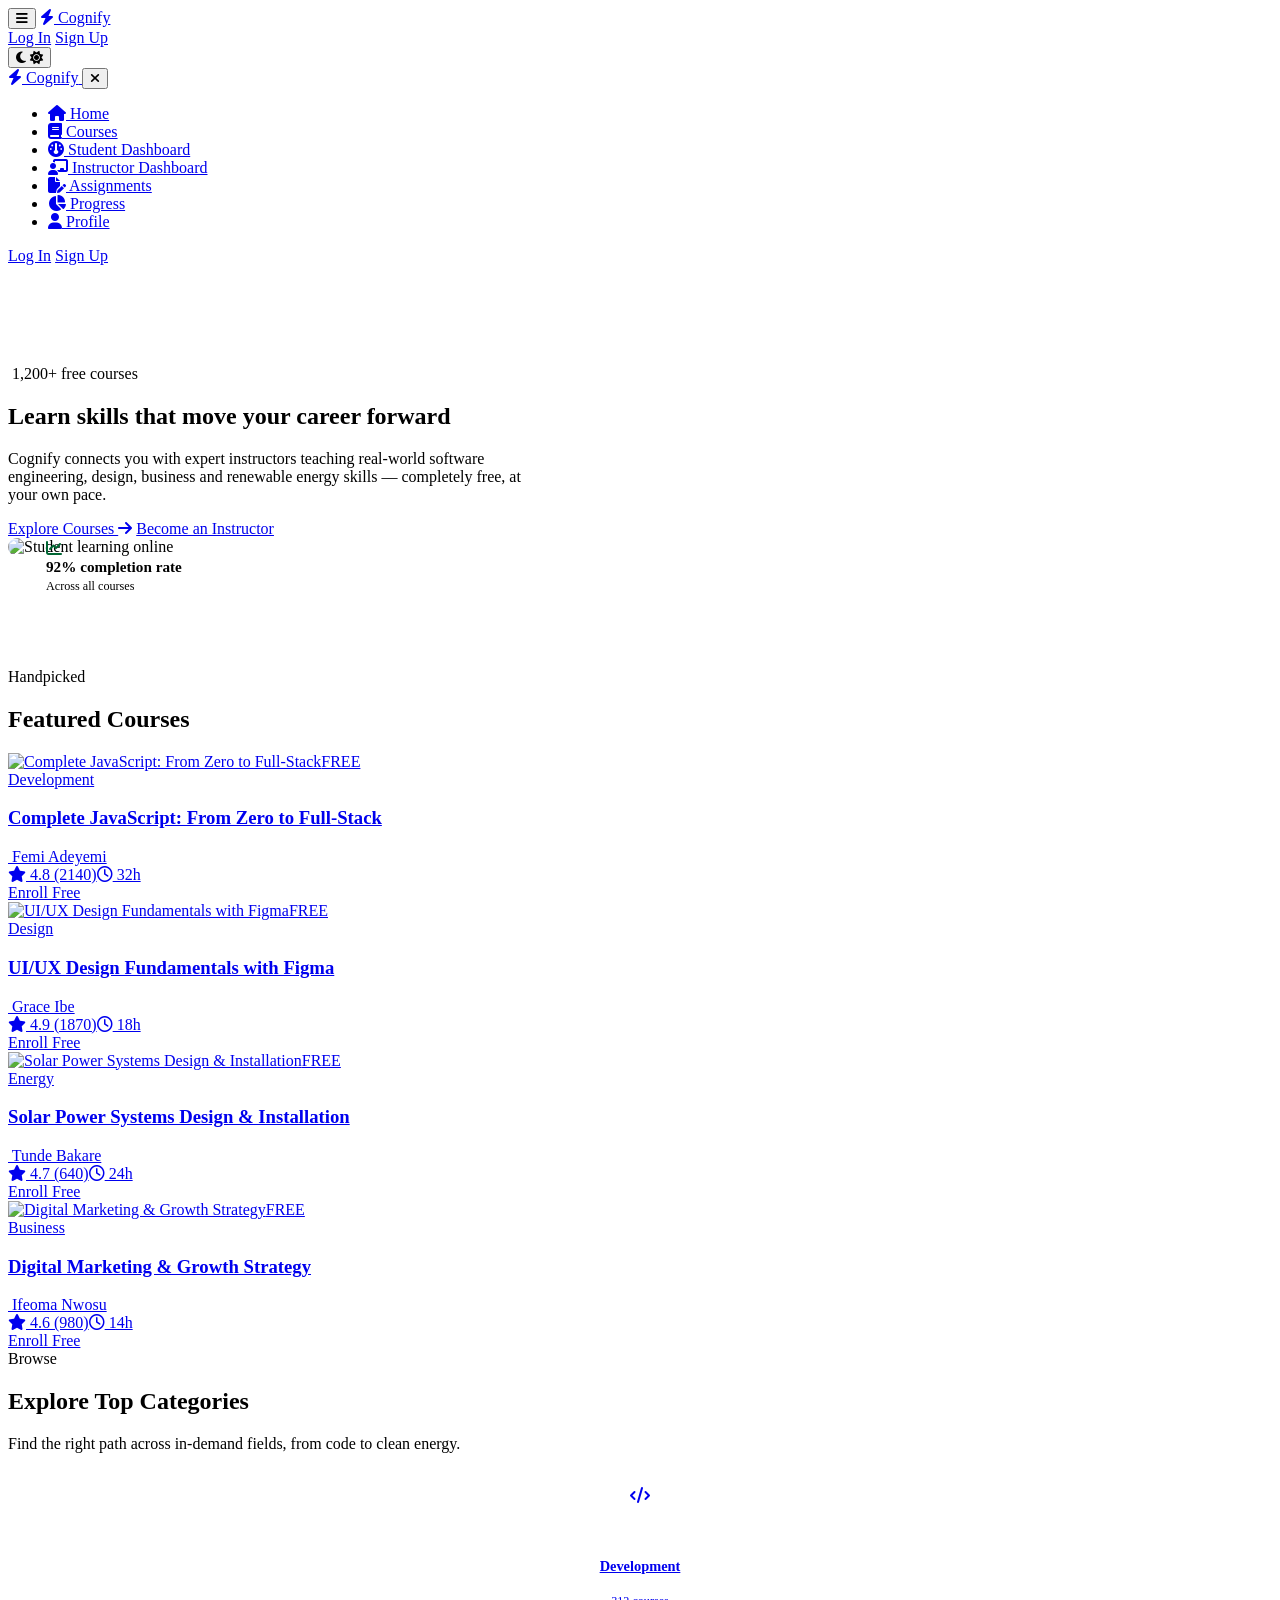
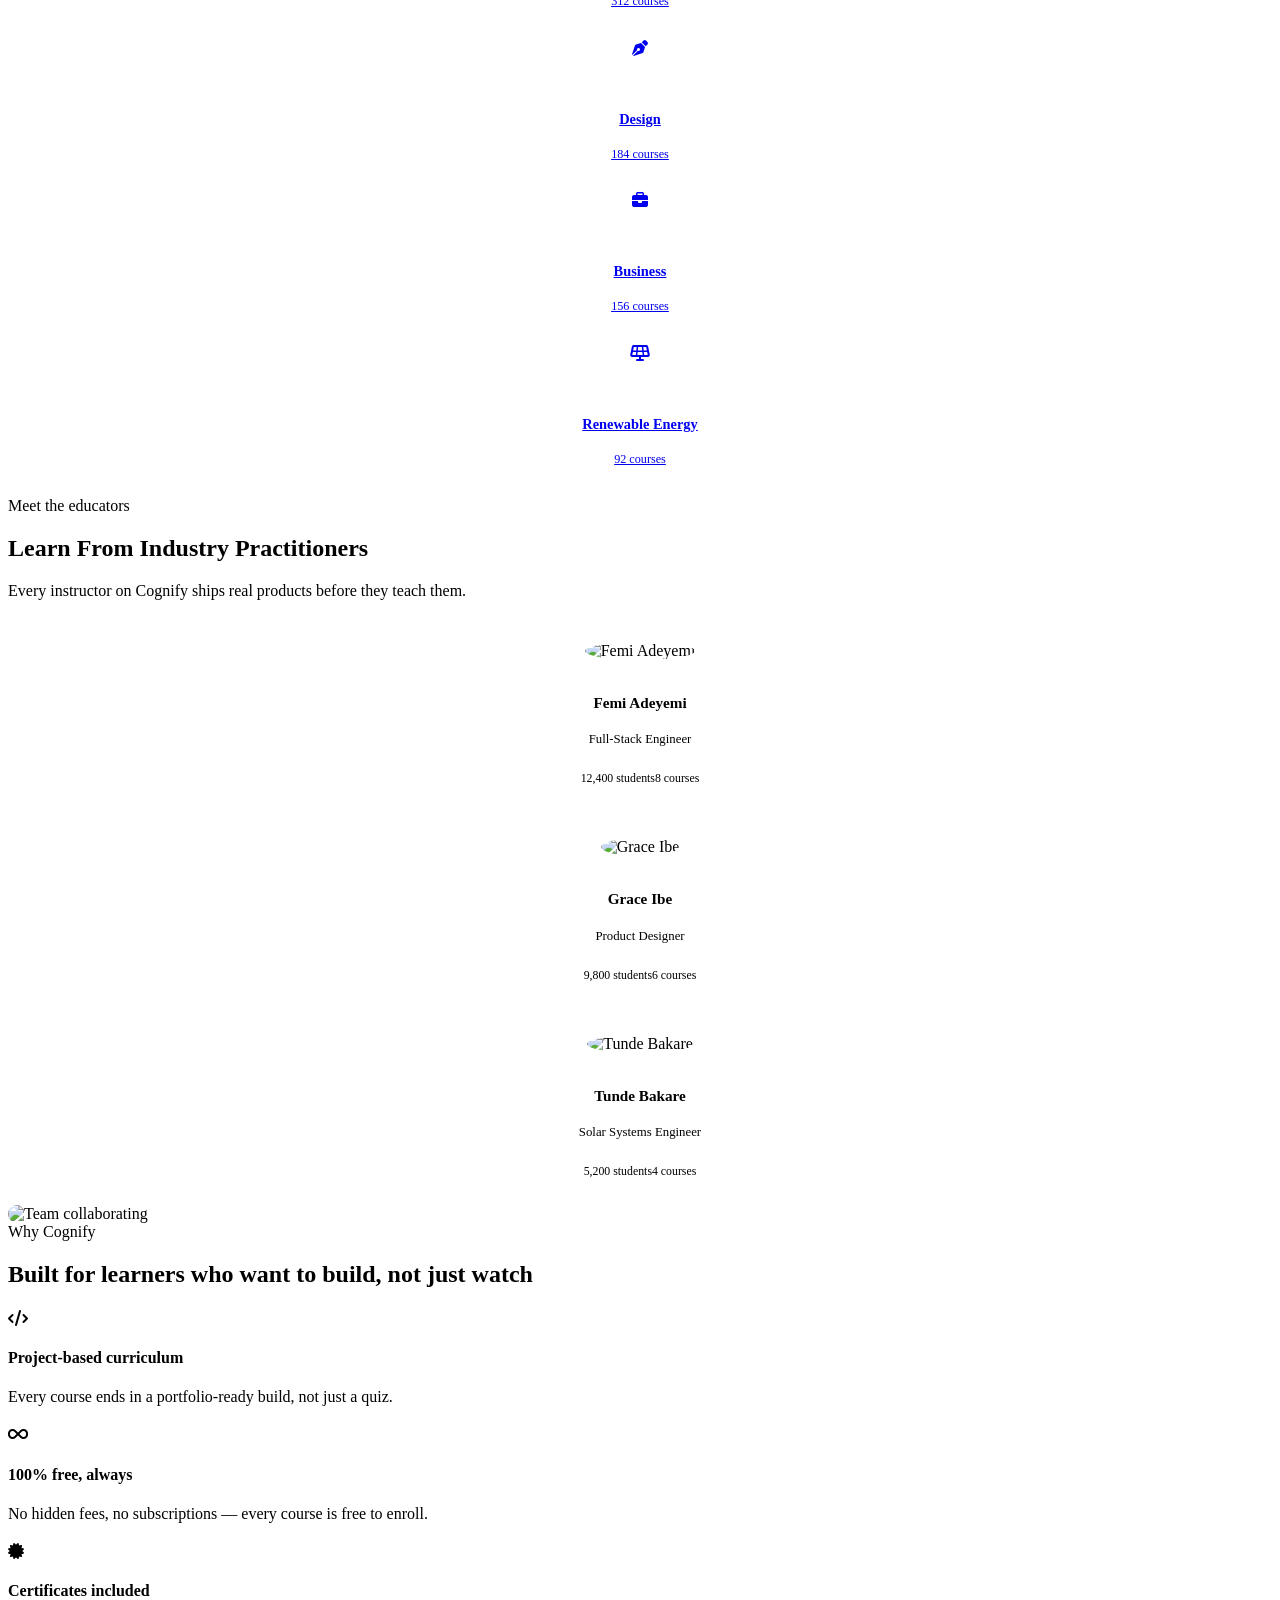
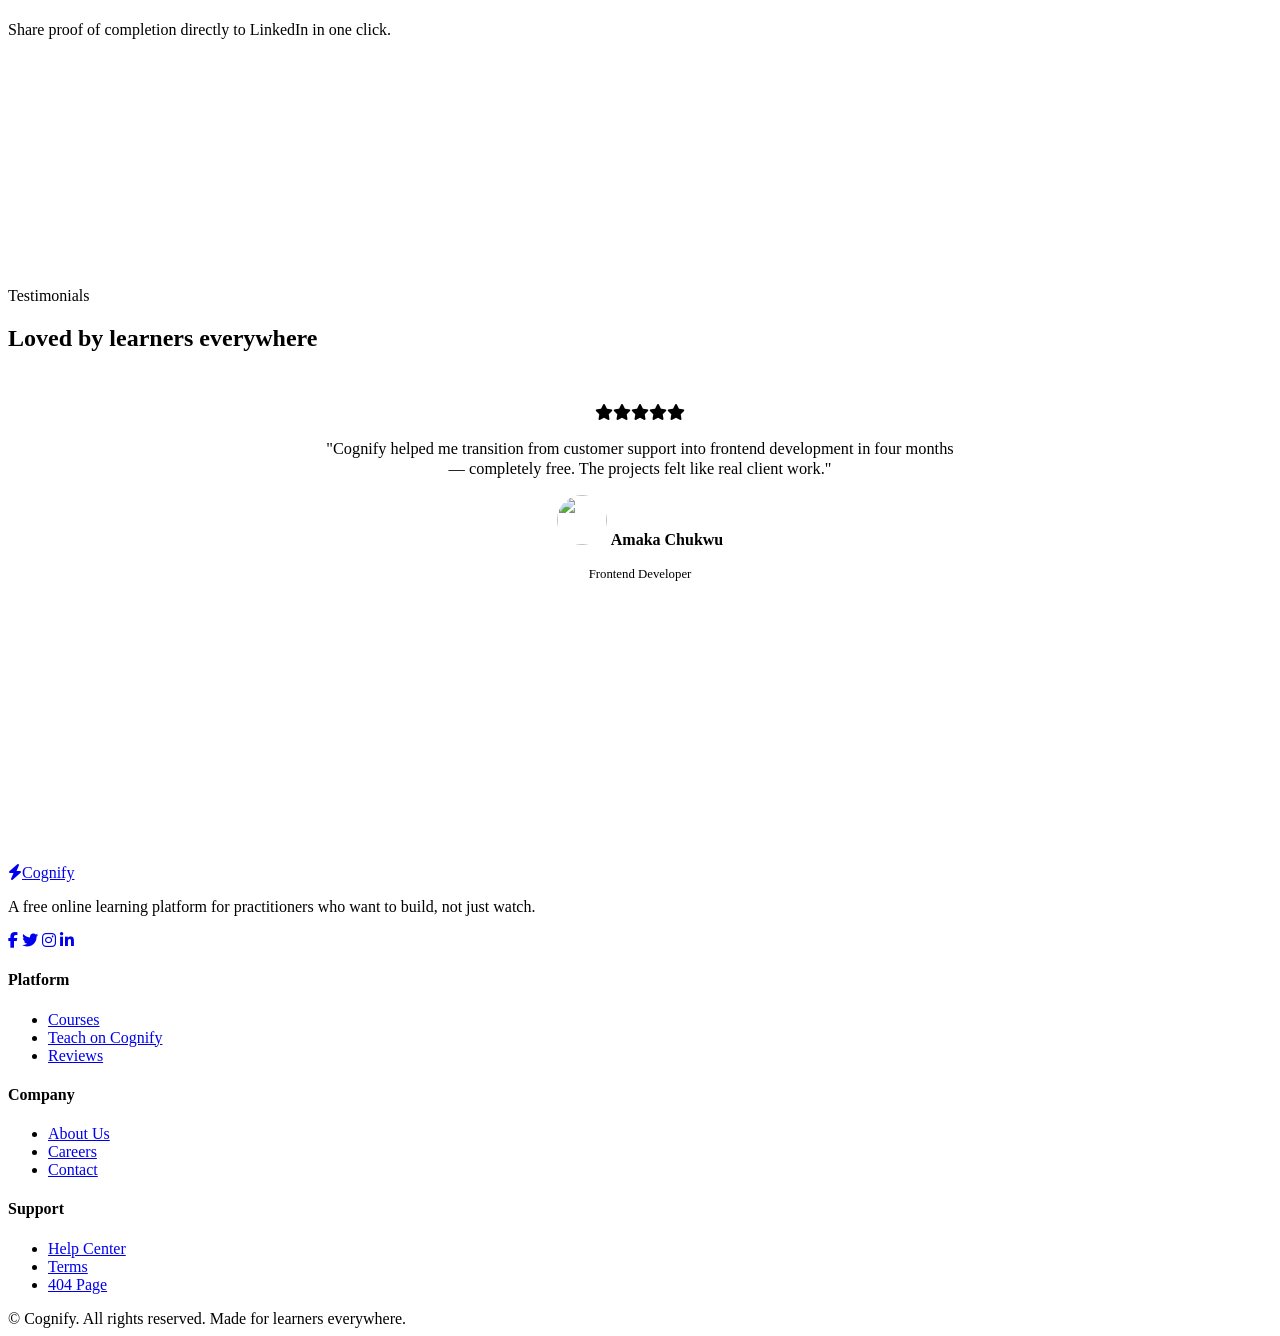
==== commit cfbff9bb: "Add files via upload" ====
--- a/index.html
+++ b/index.html
@@ -5,396 +5,7 @@
 <meta name="viewport" content="width=device-width, initial-scale=1.0">
 <title>Cognify — Learn Without Limits</title>
 <link rel="stylesheet" href="https://cdnjs.cloudflare.com/ajax/libs/font-awesome/6.5.1/css/all.min.css">
-<style>
-
-  @import url('https://fonts.googleapis.com/css2?family=Poppins:wght@400;500;600;700&display=swap');
-
-  :root {
-    --primary: #ff4d6d;
-    --primary-dark: #c9184a;
-    --success: #2dd4bf;
-    --warning: #ffb703;
-    --bg: #faf9fb;
-    --surface: #ffffff;
-    --surface-alt: #f2f0f4;
-    --text: #1a1a1a;
-    --text-light: #6b6b6b;
-    --border: #e6e3ea;
-  }
-
-  [data-theme="dark"] {
-    --bg: #121014;
-    --surface: #1c1a20;
-    --surface-alt: #26232b;
-    --text: #f2f0f4;
-    --text-light: #a9a4b0;
-    --border: #34303a;
-  }
-
-  * { margin: 0; padding: 0; box-sizing: border-box; }
-
-  body {
-    font-family: 'Poppins', sans-serif;
-    background: var(--bg);
-    color: var(--text);
-    line-height: 1.6;
-  }
-
-  a { text-decoration: none; color: inherit; }
-  ul { list-style: none; }
-  img { max-width: 100%; display: block; }
-  button { cursor: pointer; border: none; font-family: inherit; }
-
-  .container {
-    width: 100%;
-    max-width: 1200px;
-    margin: 0 auto;
-    padding: 0 20px;
-  }
-
-  h1, h2, h3, h4 { font-weight: 600; line-height: 1.3; }
-  h1 { font-size: clamp(1.9rem, 5vw, 2.6rem); }
-  h2 { font-size: clamp(1.5rem, 4vw, 2rem); }
-  h3 { font-size: 1.2rem; }
-  p { color: var(--text-light); }
-
-  section { padding: 60px 0; }
-
-  .eyebrow {
-    display: inline-block;
-    color: var(--primary);
-    font-weight: 600;
-    font-size: 0.8rem;
-    text-transform: uppercase;
-    letter-spacing: 1px;
-    margin-bottom: 10px;
-  }
-
-  .section-title { margin-bottom: 36px; }
-  .section-title.center { text-align: center; max-width: 600px; margin-left: auto; margin-right: auto; }
-  .section-title p { margin-top: 10px; }
-
-  .btn {
-    display: inline-block;
-    padding: 12px 24px;
-    border-radius: 8px;
-    font-weight: 600;
-    font-size: 0.95rem;
-    transition: 0.2s;
-    text-align: center;
-  }
-  .btn-primary { background: var(--primary); color: #fff; }
-  .btn-primary:hover { background: var(--primary-dark); }
-  .btn-outline { background: transparent; border: 1.5px solid var(--border); color: var(--text); }
-  .btn-outline:hover { border-color: var(--primary); color: var(--primary); }
-  .btn-block { display: block; width: 100%; }
-  .btn-sm { padding: 9px 18px; font-size: 0.85rem; }
-
-  .topbar {
-    position: fixed;
-    top: 0; left: 0; right: 0;
-    height: 64px;
-    background: var(--surface);
-    border-bottom: 1px solid var(--border);
-    display: flex;
-    align-items: center;
-    justify-content: space-between;
-    padding: 0 16px;
-    z-index: 1000;
-  }
-
-  .topbar-left { display: flex; align-items: center; gap: 12px; }
-
-  .menu-btn {
-    width: 40px; height: 40px;
-    border-radius: 8px;
-    background: var(--surface-alt);
-    display: flex; align-items: center; justify-content: center;
-    font-size: 1.1rem;
-    color: var(--text);
-    flex-shrink: 0;
-  }
-
-  .brand {
-    display: flex;
-    align-items: center;
-    gap: 8px;
-    font-weight: 700;
-    font-size: 1.15rem;
-    white-space: nowrap;
-  }
-
-  .brand-mark {
-    width: 34px; height: 34px;
-    border-radius: 8px;
-    background: var(--primary);
-    color: #fff;
-    display: flex; align-items: center; justify-content: center;
-    flex-shrink: 0;
-  }
-
-  .topbar-right { display: flex; align-items: center; gap: 10px; }
-
-  .theme-toggle {
-    width: 40px; height: 40px;
-    border-radius: 50%;
-    background: var(--surface-alt);
-    display: flex; align-items: center; justify-content: center;
-    color: var(--text);
-    flex-shrink: 0;
-  }
-  .theme-toggle .fa-sun { display: none; }
-  [data-theme="dark"] .theme-toggle .fa-sun { display: block; }
-  [data-theme="dark"] .theme-toggle .fa-moon { display: none; }
-
-  .topbar-auth { display: flex; gap: 8px; }
-
-  .overlay {
-    position: fixed; inset: 0;
-    background: rgba(0,0,0,0.5);
-    z-index: 1500;
-    display: none;
-  }
-  .overlay.show { display: block; }
-
-  .drawer {
-    position: fixed;
-    top: 0; left: 0; bottom: 0;
-    width: 280px;
-    max-width: 82vw;
-    background: var(--surface);
-    z-index: 2000;
-    transform: translateX(-100%);
-    transition: transform 0.25s ease;
-    overflow-y: auto;
-    display: flex;
-    flex-direction: column;
-  }
-  .drawer.open { transform: translateX(0); }
-
-  .drawer-head {
-    display: flex;
-    align-items: center;
-    justify-content: space-between;
-    padding: 18px 20px;
-    border-bottom: 1px solid var(--border);
-  }
-
-  .drawer-close {
-    width: 36px; height: 36px;
-    border-radius: 8px;
-    background: var(--surface-alt);
-    display: flex; align-items: center; justify-content: center;
-  }
-
-  .drawer-links {
-    padding: 12px 12px;
-    flex: 1;
-  }
-
-  .drawer-links a {
-    display: flex;
-    align-items: center;
-    gap: 12px;
-    padding: 13px 12px;
-    border-radius: 8px;
-    font-size: 0.95rem;
-    font-weight: 500;
-    color: var(--text-light);
-  }
-  .drawer-links a i { width: 20px; text-align: center; }
-  .drawer-links a:hover, .drawer-links a.active { background: var(--surface-alt); color: var(--primary); }
-
-  .drawer-foot {
-    padding: 18px 20px;
-    border-top: 1px solid var(--border);
-    display: flex;
-    flex-direction: column;
-    gap: 10px;
-  }
-
-  .hero {
-    padding: 100px 0 60px;
-  }
-  .hero-grid {
-    display: grid;
-    grid-template-columns: 1fr;
-    gap: 36px;
-    align-items: center;
-  }
-  .hero-text p { font-size: 1.02rem; max-width: 520px; margin-top: 14px; }
-  .hero-actions { display: flex; gap: 14px; flex-wrap: wrap; margin-top: 26px; }
-  .hero-img { border-radius: 16px; overflow: hidden; }
-  .hero-img img { width: 100%; aspect-ratio: 4/3; object-fit: cover; }
-
-  .hero-stat {
-    display: flex; align-items: center; gap: 12px;
-    background: var(--surface); border: 1px solid var(--border);
-    border-radius: 12px; padding: 14px 18px; margin-top: -30px; margin-left: 20px;
-    max-width: 260px;
-    position: relative;
-  }
-  .hero-stat-icon {
-    width: 40px; height: 40px; border-radius: 10px;
-    background: var(--success); color: #063;
-    display: flex; align-items: center; justify-content: center;
-    flex-shrink: 0;
-  }
-  .hero-stat strong { display: block; font-size: 0.95rem; }
-  .hero-stat span { font-size: 0.76rem; }
-
-  .grid {
-    display: grid;
-    grid-template-columns: repeat(auto-fit, minmax(230px, 1fr));
-    gap: 20px;
-  }
-
-  .card {
-    background: var(--surface);
-    border: 1px solid var(--border);
-    border-radius: 12px;
-    transition: 0.2s;
-  }
-  .card:hover { box-shadow: 0 8px 24px rgba(0,0,0,0.08); }
-
-  .course-card { overflow: hidden; }
-  .course-thumb { position: relative; aspect-ratio: 16/10; overflow: hidden; }
-  .course-thumb img { width: 100%; height: 100%; object-fit: cover; }
-  .course-free-tag {
-    position: absolute; top: 12px; left: 12px;
-    background: var(--success); color: #063;
-    font-size: 0.7rem; font-weight: 700;
-    padding: 4px 10px; border-radius: 20px;
-  }
-  .course-body { padding: 18px; }
-  .course-cat { font-size: 0.72rem; font-weight: 600; color: var(--primary); text-transform: uppercase; }
-  .course-title { font-size: 1rem; margin: 6px 0; }
-  .course-instructor { display: flex; align-items: center; gap: 8px; font-size: 0.82rem; color: var(--text-light); margin-bottom: 10px; }
-  .course-instructor img { width: 22px; height: 22px; border-radius: 50%; object-fit: cover; }
-  .course-meta { display: flex; justify-content: space-between; font-size: 0.8rem; color: var(--text-light); margin-bottom: 12px; flex-wrap: wrap; gap: 6px; }
-  .course-meta .rating { color: var(--warning); font-weight: 600; }
-  .course-meta .rating span { color: var(--text-light); font-weight: 400; }
-
-  .category-card { text-align: center; padding: 26px 14px; }
-  .category-icon {
-    width: 52px; height: 52px; border-radius: 12px;
-    background: var(--primary); color: #fff;
-    display: flex; align-items: center; justify-content: center;
-    margin: 0 auto 12px; font-size: 1.2rem;
-  }
-  .category-card h4 { font-size: 0.9rem; }
-  .category-card p { font-size: 0.76rem; margin-top: 4px; }
-
-  .instructor-card { text-align: center; padding: 26px 18px; }
-  .instructor-card img { width: 76px; height: 76px; border-radius: 50%; object-fit: cover; margin: 0 auto 14px; }
-  .instructor-card h4 { font-size: 0.95rem; }
-  .instructor-card p { font-size: 0.8rem; margin: 4px 0 12px; }
-  .instructor-stats { display: flex; justify-content: center; gap: 18px; font-size: 0.74rem; color: var(--text-light); padding-top: 12px; border-top: 1px solid var(--border); }
-
-  .why-block { display: flex; gap: 14px; align-items: flex-start; margin-bottom: 20px; }
-  .why-icon {
-    width: 44px; height: 44px; border-radius: 10px; flex-shrink: 0;
-    background: var(--primary); color: #fff;
-    display: flex; align-items: center; justify-content: center;
-  }
-
-  .stats-band { background: var(--primary); color: #fff; text-align: center; }
-  .stats-band .grid { grid-template-columns: repeat(auto-fit, minmax(140px, 1fr)); }
-  .stats-band strong { font-size: clamp(1.6rem, 4vw, 2.2rem); font-weight: 700; display: block; }
-  .stats-band span { opacity: 0.85; font-size: 0.85rem; }
-
-  .testimonial-card { padding: 32px; text-align: center; max-width: 640px; margin: 0 auto; }
-  .testimonial-card img { width: 50px; height: 50px; border-radius: 50%; margin: 0 auto 10px; }
-  .testimonial-stars { color: var(--warning); margin-bottom: 14px; }
-
-  .cta-box {
-    background: var(--primary);
-    color: #fff;
-    text-align: center;
-    padding: 50px 26px;
-    border-radius: 16px;
-  }
-  .cta-box h2 { color: #fff; }
-  .cta-box p { color: rgba(255,255,255,0.85); max-width: 460px; margin: 12px auto 24px; }
-  .cta-box .btn { background: #fff; color: var(--primary-dark); }
-
-  .footer {
-    background: var(--surface);
-    border-top: 1px solid var(--border);
-    padding: 50px 0 20px;
-  }
-  .footer-grid {
-    display: grid;
-    grid-template-columns: repeat(auto-fit, minmax(160px, 1fr));
-    gap: 28px;
-    padding-bottom: 28px;
-  }
-  .footer-col h4 { font-size: 0.9rem; margin-bottom: 14px; }
-  .footer-col ul li { margin-bottom: 10px; }
-  .footer-col ul li a { font-size: 0.85rem; color: var(--text-light); }
-  .footer-col ul li a:hover { color: var(--primary); }
-  .footer-brand p { margin: 12px 0; font-size: 0.85rem; max-width: 280px; }
-  .social-row { display: flex; gap: 10px; margin-top: 4px; }
-  .social-row a {
-    width: 34px; height: 34px; border-radius: 50%;
-    background: var(--surface-alt);
-    display: flex; align-items: center; justify-content: center;
-  }
-  .social-row a:hover { background: var(--primary); color: #fff; }
-  .footer-bottom {
-    border-top: 1px solid var(--border);
-    padding-top: 20px;
-    display: flex;
-    justify-content: space-between;
-    flex-wrap: wrap;
-    gap: 10px;
-    font-size: 0.8rem;
-    color: var(--text-light);
-  }
-  .newsletter-form { display: flex; gap: 8px; margin-top: 10px; }
-  .newsletter-form input {
-    flex: 1; min-width: 0;
-    padding: 10px 12px;
-    border: 1.5px solid var(--border);
-    border-radius: 8px;
-    background: var(--surface-alt);
-    color: var(--text);
-    font-size: 0.82rem;
-  }
-
-  .toast {
-    position: fixed; bottom: 20px; left: 50%; transform: translateX(-50%);
-    background: var(--surface); border: 1px solid var(--border);
-    padding: 12px 22px; border-radius: 30px;
-    font-size: 0.85rem; display: none; align-items: center; gap: 8px;
-    box-shadow: 0 8px 20px rgba(0,0,0,0.15);
-    z-index: 3000;
-    max-width: 90vw;
-  }
-  .toast.show { display: flex; }
-  .toast i { color: var(--success); }
-
-  @media (min-width: 640px) {
-    .topbar-auth { display: flex; }
-  }
-  @media (max-width: 639px) {
-    .topbar-auth { display: none; }
-  }
-
-  @media (min-width: 860px) {
-    .hero-grid { grid-template-columns: 1.05fr 0.95fr; }
-  }
-
-  @media (max-width: 500px) {
-    .topbar { padding: 0 12px; }
-    .brand span.name { display: none; }
-    section { padding: 44px 0; }
-    .hero { padding: 90px 0 40px; }
-    .hero-stat { margin-left: 0; }
-    .cta-box { padding: 36px 18px; }
-  }
-
-</style>
+<link rel="stylesheet" href="css/style.css">
 </head>
 <body>
 
@@ -406,13 +17,12 @@
       <span class="name">Cognify</span>
     </a>
   </div>
-
   <div class="topbar-right">
     <div class="topbar-auth">
       <a href="login.html" class="btn btn-outline btn-sm">Log In</a>
       <a href="register.html" class="btn btn-primary btn-sm">Sign Up</a>
     </div>
-    <button class="theme-toggle" id="themeBtn" aria-label="Toggle dark mode">
+    <button class="theme-toggle" aria-label="Toggle dark mode">
       <i class="fa-solid fa-moon"></i>
       <i class="fa-solid fa-sun"></i>
     </button>
@@ -429,9 +39,8 @@
     </a>
     <button class="drawer-close" id="drawerClose" aria-label="Close menu"><i class="fa-solid fa-xmark"></i></button>
   </div>
-
   <ul class="drawer-links">
-    <li><a href="index.html" class="active"><i class="fa-solid fa-house"></i> Home</a></li>
+    <li><a href="index.html"><i class="fa-solid fa-house"></i> Home</a></li>
     <li><a href="courses.html"><i class="fa-solid fa-book"></i> Courses</a></li>
     <li><a href="student-dashboard.html"><i class="fa-solid fa-gauge"></i> Student Dashboard</a></li>
     <li><a href="instructor-dashboard.html"><i class="fa-solid fa-chalkboard-user"></i> Instructor Dashboard</a></li>
@@ -439,7 +48,6 @@
     <li><a href="progress.html"><i class="fa-solid fa-chart-pie"></i> Progress</a></li>
     <li><a href="profile.html"><i class="fa-solid fa-user"></i> Profile</a></li>
   </ul>
-
   <div class="drawer-foot">
     <a href="login.html" class="btn btn-outline btn-block">Log In</a>
     <a href="register.html" class="btn btn-primary btn-block">Sign Up</a>
@@ -448,28 +56,24 @@
 
 <main>
 
-  <section class="hero">
-    <div class="container hero-grid">
-      <div class="hero-text">
+  <section style="padding:100px 0 60px;">
+    <div class="container grid" style="grid-template-columns:1fr; align-items:center;">
+      <div>
         <span class="eyebrow"><i class="fa-solid fa-sparkles"></i> 1,200+ free courses</span>
         <h1>Learn skills that move your career forward</h1>
-        <p>Cognify connects you with expert instructors teaching real-world software engineering, design, business and renewable energy skills — completely free, at your own pace.</p>
-        <div class="hero-actions">
+        <p style="max-width:520px; margin-top:14px;">Cognify connects you with expert instructors teaching real-world software engineering, design, business and renewable energy skills — completely free, at your own pace.</p>
+        <div class="flex gap-10 flex-wrap mt-24">
           <a href="courses.html" class="btn btn-primary">Explore Courses <i class="fa-solid fa-arrow-right"></i></a>
           <a href="register.html" class="btn btn-outline">Become an Instructor</a>
         </div>
       </div>
-
       <div>
-        <div class="hero-img">
-          <img src="https://images.unsplash.com/photo-1522202176988-66273c2fd55f?w=700&q=80" alt="Student learning online">
-        </div>
-        <div class="hero-stat card">
-          <div class="hero-stat-icon"><i class="fa-solid fa-chart-line"></i></div>
-          <div>
-            <strong>92% completion rate</strong>
-            <span>Across all published courses</span>
-          </div>
+        <div class="card" style="overflow:hidden; border-radius:16px;">
+          <img src="https://images.unsplash.com/photo-1522202176988-66273c2fd55f?w=700&q=80" alt="Student learning online" style="aspect-ratio:4/3; object-fit:cover;">
+        </div>
+        <div class="card flex items-center gap-10" style="padding:14px 18px; margin-top:-30px; margin-left:20px; max-width:260px; position:relative;">
+          <div class="stat-icon" style="background:var(--success); color:#063;"><i class="fa-solid fa-chart-line"></i></div>
+          <div><strong style="display:block; font-size:0.95rem;">92% completion rate</strong><span style="font-size:0.76rem; color:var(--text-light);">Across all courses</span></div>
         </div>
       </div>
     </div>
@@ -477,81 +81,65 @@
 
   <section>
     <div class="container">
-      <div class="section-title">
-        <span class="eyebrow">Handpicked</span>
-        <h2>Featured Courses</h2>
-      </div>
+      <div class="section-title"><span class="eyebrow">Handpicked</span><h2>Featured Courses</h2></div>
       <div class="grid" id="featuredCourses"></div>
     </div>
   </section>
 
   <section style="background:var(--surface-alt);">
     <div class="container">
-      <div class="section-title center">
-        <span class="eyebrow">Browse</span>
-        <h2>Explore Top Categories</h2>
-        <p>Find the right path across in-demand fields, from code to clean energy.</p>
-      </div>
+      <div class="section-title center"><span class="eyebrow">Browse</span><h2>Explore Top Categories</h2><p>Find the right path across in-demand fields, from code to clean energy.</p></div>
       <div class="grid" id="categoryGrid"></div>
     </div>
   </section>
 
   <section>
     <div class="container">
-      <div class="section-title center">
-        <span class="eyebrow">Meet the educators</span>
-        <h2>Learn From Industry Practitioners</h2>
-        <p>Every instructor on Cognify ships real products before they teach them.</p>
-      </div>
+      <div class="section-title center"><span class="eyebrow">Meet the educators</span><h2>Learn From Industry Practitioners</h2><p>Every instructor on Cognify ships real products before they teach them.</p></div>
       <div class="grid" id="instructorGrid"></div>
     </div>
   </section>
 
   <section style="background:var(--surface-alt);">
-    <div class="container hero-grid">
-      <div class="hero-img">
-        <img src="https://images.unsplash.com/photo-1531482615713-2afd69097998?w=700&q=80" alt="Team collaborating">
+    <div class="container grid" style="grid-template-columns:1fr; align-items:center;">
+      <div class="card" style="overflow:hidden; border-radius:16px;">
+        <img src="https://images.unsplash.com/photo-1531482615713-2afd69097998?w=700&q=80" alt="Team collaborating" style="aspect-ratio:4/3; object-fit:cover;">
       </div>
       <div>
         <span class="eyebrow">Why Cognify</span>
         <h2 style="margin-bottom:22px;">Built for learners who want to build, not just watch</h2>
-
-        <div class="why-block">
-          <div class="why-icon"><i class="fa-solid fa-code"></i></div>
+        <div class="flex gap-10" style="align-items:flex-start; margin-bottom:20px;">
+          <div class="stat-icon" style="flex-shrink:0;"><i class="fa-solid fa-code"></i></div>
           <div><h4>Project-based curriculum</h4><p>Every course ends in a portfolio-ready build, not just a quiz.</p></div>
         </div>
-        <div class="why-block">
-          <div class="why-icon"><i class="fa-solid fa-infinity"></i></div>
+        <div class="flex gap-10" style="align-items:flex-start; margin-bottom:20px;">
+          <div class="stat-icon" style="flex-shrink:0;"><i class="fa-solid fa-infinity"></i></div>
           <div><h4>100% free, always</h4><p>No hidden fees, no subscriptions — every course is free to enroll.</p></div>
         </div>
-        <div class="why-block">
-          <div class="why-icon"><i class="fa-solid fa-certificate"></i></div>
+        <div class="flex gap-10" style="align-items:flex-start;">
+          <div class="stat-icon" style="flex-shrink:0;"><i class="fa-solid fa-certificate"></i></div>
           <div><h4>Certificates included</h4><p>Share proof of completion directly to LinkedIn in one click.</p></div>
         </div>
       </div>
     </div>
   </section>
 
-  <section class="stats-band">
-    <div class="container grid">
-      <div><strong>1,200+</strong><span>Free courses</span></div>
-      <div><strong>48K+</strong><span>Active learners</span></div>
-      <div><strong>320+</strong><span>Expert instructors</span></div>
-      <div><strong>92%</strong><span>Completion rate</span></div>
+  <section style="background:var(--primary); color:#fff; text-align:center;">
+    <div class="container grid" style="grid-template-columns:repeat(auto-fit, minmax(140px, 1fr));">
+      <div><strong style="font-size:clamp(1.6rem,4vw,2.2rem); font-weight:700; display:block;">1,200+</strong><span style="opacity:0.85; font-size:0.85rem;">Free courses</span></div>
+      <div><strong style="font-size:clamp(1.6rem,4vw,2.2rem); font-weight:700; display:block;">48K+</strong><span style="opacity:0.85; font-size:0.85rem;">Active learners</span></div>
+      <div><strong style="font-size:clamp(1.6rem,4vw,2.2rem); font-weight:700; display:block;">320+</strong><span style="opacity:0.85; font-size:0.85rem;">Expert instructors</span></div>
+      <div><strong style="font-size:clamp(1.6rem,4vw,2.2rem); font-weight:700; display:block;">92%</strong><span style="opacity:0.85; font-size:0.85rem;">Completion rate</span></div>
     </div>
   </section>
 
   <section id="testimonials">
     <div class="container">
-      <div class="section-title center">
-        <span class="eyebrow">Testimonials</span>
-        <h2>Loved by learners everywhere</h2>
-      </div>
-
-      <div class="card testimonial-card">
-        <div class="testimonial-stars"><i class="fa-solid fa-star"></i><i class="fa-solid fa-star"></i><i class="fa-solid fa-star"></i><i class="fa-solid fa-star"></i><i class="fa-solid fa-star"></i></div>
+      <div class="section-title center"><span class="eyebrow">Testimonials</span><h2>Loved by learners everywhere</h2></div>
+      <div class="card" style="padding:32px; text-align:center; max-width:640px; margin:0 auto;">
+        <div style="color:var(--warning); margin-bottom:14px;"><i class="fa-solid fa-star"></i><i class="fa-solid fa-star"></i><i class="fa-solid fa-star"></i><i class="fa-solid fa-star"></i><i class="fa-solid fa-star"></i></div>
         <p style="color:var(--text); font-size:1.02rem; margin-bottom:16px;">"Cognify helped me transition from customer support into frontend development in four months — completely free. The projects felt like real client work."</p>
-        <img src="https://i.pravatar.cc/60?img=32" alt="">
+        <img src="https://i.pravatar.cc/60?img=32" alt="" style="width:50px; height:50px; border-radius:50%; margin:0 auto 10px;">
         <strong>Amaka Chukwu</strong>
         <p style="font-size:0.8rem;">Frontend Developer</p>
       </div>
@@ -560,23 +148,21 @@
 
   <section>
     <div class="container">
-      <div class="cta-box">
-        <h2>Ready to start learning?</h2>
-        <p>Join thousands of learners building real skills with Cognify today. No credit card, no fees — ever.</p>
-        <a href="register.html" class="btn">Create Free Account</a>
+      <div style="background:var(--primary); color:#fff; text-align:center; padding:46px 24px; border-radius:16px;">
+        <h2 style="color:#fff;">Ready to start learning?</h2>
+        <p style="color:rgba(255,255,255,0.85); max-width:460px; margin:12px auto 24px;">Join thousands of learners building real skills with Cognify today. No credit card, no fees — ever.</p>
+        <a href="register.html" class="btn" style="background:#fff; color:var(--primary-dark);">Create Free Account</a>
       </div>
     </div>
   </section>
 
 </main>
+
 <footer class="footer">
   <div class="container">
     <div class="footer-grid">
       <div class="footer-col footer-brand">
-        <a href="index.html" class="brand">
-          <span class="brand-mark"><i class="fa-solid fa-bolt"></i></span>
-          <span>Cognify</span>
-        </a>
+        <a href="index.html" class="brand"><span class="brand-mark"><i class="fa-solid fa-bolt"></i></span><span>Cognify</span></a>
         <p>A free online learning platform for practitioners who want to build, not just watch.</p>
         <div class="social-row">
           <a href="#"><i class="fa-brands fa-facebook-f"></i></a>
@@ -587,27 +173,15 @@
       </div>
       <div class="footer-col">
         <h4>Platform</h4>
-        <ul>
-          <li><a href="courses.html">Courses</a></li>
-          <li><a href="instructor-dashboard.html">Teach on Cognify</a></li>
-          <li><a href="#testimonials">Reviews</a></li>
-        </ul>
+        <ul><li><a href="courses.html">Courses</a></li><li><a href="instructor-dashboard.html">Teach on Cognify</a></li><li><a href="#testimonials">Reviews</a></li></ul>
       </div>
       <div class="footer-col">
         <h4>Company</h4>
-        <ul>
-          <li><a href="#">About Us</a></li>
-          <li><a href="#">Careers</a></li>
-          <li><a href="#">Contact</a></li>
-        </ul>
+        <ul><li><a href="#">About Us</a></li><li><a href="#">Careers</a></li><li><a href="#">Contact</a></li></ul>
       </div>
       <div class="footer-col">
-        <h4>Stay Updated</h4>
-        <p style="font-size:0.85rem;">Get new course drops in your inbox.</p>
-        <form class="newsletter-form" onsubmit="event.preventDefault(); showToast('Subscribed successfully');">
-          <input type="email" placeholder="Your email" required>
-          <button type="submit" class="btn btn-primary btn-sm">Join</button>
-        </form>
+        <h4>Support</h4>
+        <ul><li><a href="#">Help Center</a></li><li><a href="#">Terms</a></li><li><a href="404.html">404 Page</a></li></ul>
       </div>
     </div>
     <div class="footer-bottom">
@@ -617,51 +191,8 @@
   </div>
 </footer>
 
+<script src="js/main.js"></script>
 <script>
-  function setTheme(theme) {
-    document.documentElement.setAttribute('data-theme', theme);
-    localStorage.setItem('cognify-theme', theme);
-  }
-  (function () {
-    var saved = localStorage.getItem('cognify-theme');
-    setTheme(saved ? saved : 'light');
-  })();
-
-  document.getElementById('themeBtn').addEventListener('click', function () {
-    var current = document.documentElement.getAttribute('data-theme');
-    setTheme(current === 'dark' ? 'light' : 'dark');
-  });
-
-  var drawer = document.getElementById('drawer');
-  var overlay = document.getElementById('overlay');
-
-  function openDrawer() {
-    drawer.classList.add('open');
-    overlay.classList.add('show');
-  }
-  function closeDrawer() {
-    drawer.classList.remove('open');
-    overlay.classList.remove('show');
-  }
-
-  document.getElementById('menuBtn').addEventListener('click', openDrawer);
-  document.getElementById('drawerClose').addEventListener('click', closeDrawer);
-  overlay.addEventListener('click', closeDrawer);
-
-  function showToast(message) {
-    var toast = document.querySelector('.toast');
-    if (!toast) {
-      toast = document.createElement('div');
-      toast.className = 'toast';
-      document.body.appendChild(toast);
-    }
-    toast.innerHTML = '<i class="fa-solid fa-circle-check"></i> ' + message;
-    toast.classList.add('show');
-    setTimeout(function () { toast.classList.remove('show'); }, 2800);
-  }
-
-  document.querySelector('.year').textContent = new Date().getFullYear();
-
   var courses = [
     { title: "Complete JavaScript: From Zero to Full-Stack", cat: "Development", instructor: "Femi Adeyemi", avatar: "https://i.pravatar.cc/40?img=11", rating: 4.8, reviews: 2140, duration: "32h", img: "https://images.unsplash.com/photo-1517180102446-f3ece451e9d8?w=500&q=80" },
     { title: "UI/UX Design Fundamentals with Figma", cat: "Design", instructor: "Grace Ibe", avatar: "https://i.pravatar.cc/40?img=48", rating: 4.9, reviews: 1870, duration: "18h", img: "https://images.unsplash.com/photo-1561070791-2526d30994b5?w=500&q=80" },
@@ -692,10 +223,10 @@
   ];
 
   document.getElementById('categoryGrid').innerHTML = categories.map(function (c) {
-    return '<a href="courses.html" class="card category-card">' +
-      '<div class="category-icon"><i class="fa-solid ' + c.icon + '"></i></div>' +
-      '<h4>' + c.name + '</h4>' +
-      '<p>' + c.count + ' courses</p>' +
+    return '<a href="courses.html" class="card" style="text-align:center; padding:26px 14px;">' +
+      '<div class="stat-icon" style="margin:0 auto 12px; width:52px; height:52px;"><i class="fa-solid ' + c.icon + '"></i></div>' +
+      '<h4 style="font-size:0.9rem;">' + c.name + '</h4>' +
+      '<p style="font-size:0.76rem; margin-top:4px;">' + c.count + ' courses</p>' +
     '</a>';
   }).join('');
 
@@ -706,14 +237,13 @@
   ];
 
   document.getElementById('instructorGrid').innerHTML = instructors.map(function (i) {
-    return '<div class="card instructor-card">' +
-      '<img src="' + i.avatar + '" alt="' + i.name + '">' +
-      '<h4>' + i.name + '</h4>' +
-      '<p>' + i.role + '</p>' +
-      '<div class="instructor-stats"><span>' + i.students + ' students</span><span>' + i.courses + ' courses</span></div>' +
+    return '<div class="card" style="text-align:center; padding:26px 18px;">' +
+      '<img src="' + i.avatar + '" alt="' + i.name + '" style="width:76px; height:76px; border-radius:50%; object-fit:cover; margin:0 auto 14px;">' +
+      '<h4 style="font-size:0.95rem;">' + i.name + '</h4>' +
+      '<p style="font-size:0.8rem; margin:4px 0 12px;">' + i.role + '</p>' +
+      '<div class="flex justify-between" style="font-size:0.74rem; color:var(--text-light); padding-top:12px; border-top:1px solid var(--border);"><span>' + i.students + ' students</span><span>' + i.courses + ' courses</span></div>' +
     '</div>';
   }).join('');
 </script>
-
 </body>
 </html>
